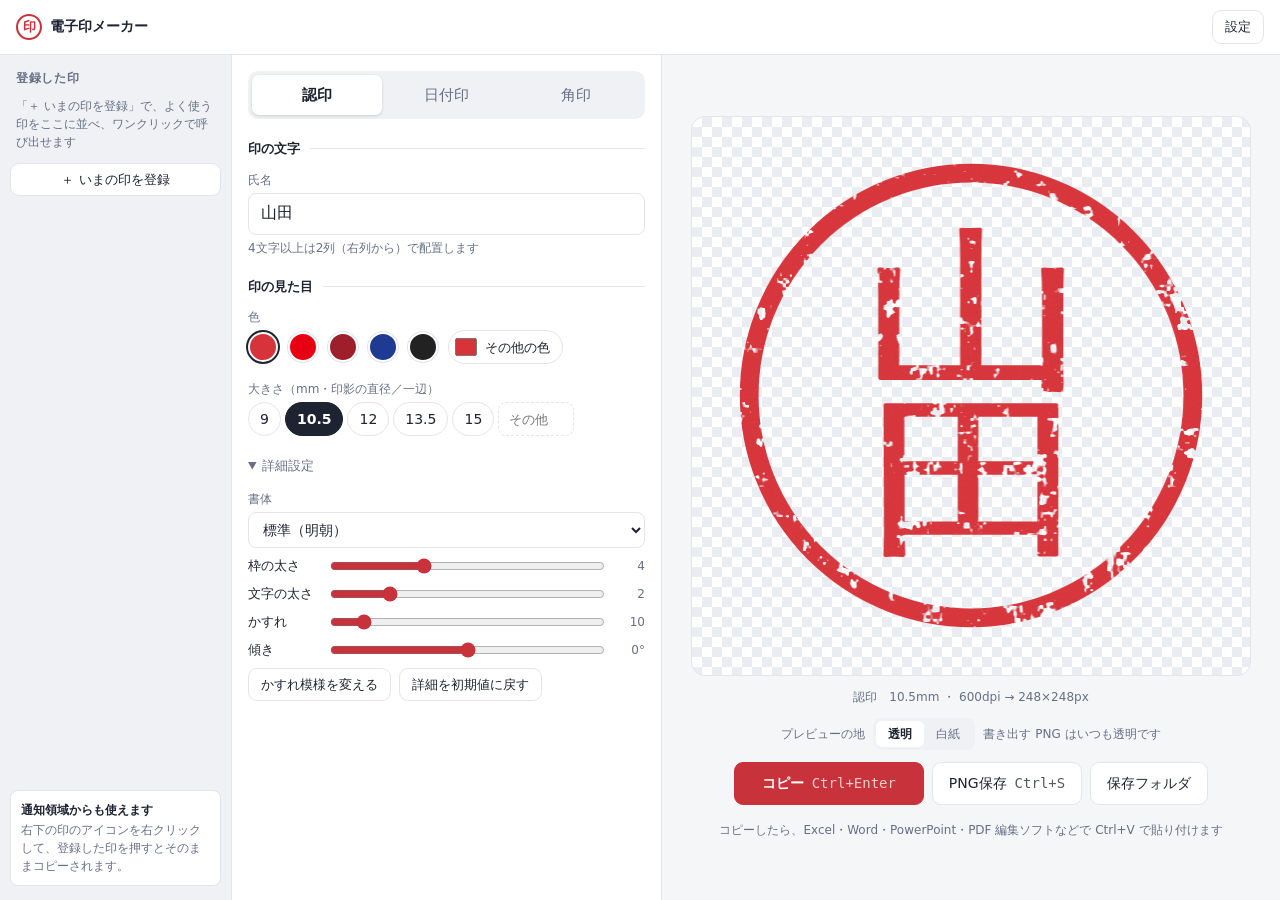
==== app/index.html @ ef1d788b "画面の改良を作る（3 回の案出しで決まった G2「アプリの殻」） - 左の帯に登録した印（見本つき・名前は … で切る）と「通知領域からも使えます」の案内、中に入力、右に大きな印とコピー。設定は右上か" ====
<!doctype html>
<html lang="ja">
<head>
<meta charset="utf-8">
<meta name="viewport" content="width=device-width,initial-scale=1">
<title>PonStamp — 電子印メーカー</title>
<link rel="icon" href="stamp.ico">
<link rel="stylesheet" href="css/style.css">
</head>
<body>
<!-- 形（2026-10 の改良で決めた G2「アプリの殻」）: 左の帯に登録した印・中に入力・右に印とコピー。設定は右上から引き出す。
     窓の高さにぴったり収め、頁ごとは送らない（入力の列が長いときは列の中だけ送る） -->
<header class="top">
  <div class="brand"><span class="logo" aria-hidden="true">印</span>電子印メーカー</div>
  <button type="button" class="btn small" id="btnSettings" data-open="settings" title="保存先・解像度・常駐・更新・配布">設定</button>
</header>
<div class="shell">
  <aside class="rail" aria-label="登録した印">
    <h2 class="rail-h">登録した印</h2>
    <nav class="presets" id="presetBar" aria-label="登録した印（押すと呼び出す）"></nav>
    <button type="button" class="btn small" id="btnAddPreset" title="いま作っている印を登録します">＋ いまの印を登録</button>
    <p class="rail-tip"><b>通知領域からも使えます</b>右下の印のアイコンを右クリックして、登録した印を押すとそのままコピーされます。</p>
  </aside>
  <div class="work">
  <div class="notices" id="notices" hidden></div>
  <main class="layout">
<!-- 左：設定 -->
  <section class="panel" aria-label="印を作る">
    <div class="seg" role="tablist" aria-label="印の種類" id="typeTabs">
      <button type="button" role="tab" data-type="mitome">認印</button>
      <button type="button" role="tab" data-type="date">日付印</button>
      <button type="button" role="tab" data-type="square">角印</button>
    </div>

    <h3 class="grp">印の文字</h3>
    <div class="field" data-for="date">
      <label for="inDept">上段（部署・会社名）</label>
      <input id="inDept" class="big" type="text" data-key="dept" placeholder="例：総務課" autocomplete="off">
    </div>

    <div class="field" data-for="mitome date">
      <label for="inName">氏名</label>
      <input id="inName" class="big" type="text" data-key="name" placeholder="例：山田" autocomplete="off">
      <p class="hint" data-for="mitome">4文字以上は2列（右列から）で配置します</p>
    </div>

    <div class="field" data-for="date">
      <span class="lbl">日付</span>
      <div class="row">
        <label class="check nowrap"><input type="checkbox" data-key="dateAuto"> 常に今日</label>
        <input id="inDate" type="date" data-key="date" aria-label="日付を指定">
      </div>
      <div class="row mt">
        <select data-key="dateFmt" aria-label="日付の書式">
          <option value="y2">’26.10.26（西暦2桁）</option>
          <option value="y4">2026.10.26（西暦4桁）</option>
          <option value="r">R8.10.26（令和）</option>
          <option value="rn">8.10.26（令和・記号なし）</option>
        </select>
        <label class="check nowrap"><input type="checkbox" data-key="pad"> 0埋め</label>
      </div>
    </div>

    <div class="field" data-for="square">
      <label for="inSquare">印面の文字</label>
      <input id="inSquare" class="big" type="text" data-key="square" placeholder="例：株式会社見本之印" autocomplete="off">
      <div class="row mt">
        <span class="lbl nowrap">列数</span>
        <select data-key="sqCols" aria-label="列数">
          <option value="auto">自動</option>
          <option value="1">1列</option><option value="2">2列</option>
          <option value="3">3列</option><option value="4">4列</option><option value="5">5列</option>
        </select>
      </div>
    </div>

    <h3 class="grp">印の見た目</h3>
    <div class="field">
      <span class="lbl">色</span>
      <div class="swatches" id="swatches"></div>
    </div>

    <div class="field">
      <span class="lbl">大きさ（mm・印影の直径／一辺）</span>
      <div class="sizes" id="sizes"></div>
    </div>

    <details class="adv">
      <summary>詳細設定</summary>
      <div class="adv-body">
        <div class="field">
          <label for="inFont">書体</label>
          <select id="inFont" data-key="font"></select>
        </div>
        <div class="range"><label for="rgBorder">枠の太さ</label><input id="rgBorder" type="range" min="1.5" max="9" step="0.5" data-key="border"><output data-out="border"></output></div>
        <div class="range"><label for="rgBold">文字の太さ</label><input id="rgBold" type="range" min="0" max="10" step="1" data-key="bold"><output data-out="bold"></output></div>
        <div class="range"><label for="rgKasure">かすれ</label><input id="rgKasure" type="range" min="0" max="100" step="5" data-key="kasure"><output data-out="kasure"></output></div>
        <div class="range"><label for="rgTilt">傾き</label><input id="rgTilt" type="range" min="-15" max="15" step="1" data-key="tilt"><output data-out="tilt"></output></div>
        <div class="row">
          <button type="button" class="btn small" id="btnReseed">かすれ模様を変える</button>
          <button type="button" class="btn small" id="btnResetAdv">詳細を初期値に戻す</button>
        </div>
      </div>
    </details>
  </section>

  <!-- 右：プレビューと出力 -->
  <section class="preview" aria-label="プレビュー">
    <div class="stage checker" id="stage">
      <canvas id="pv" width="640" height="640" role="img" aria-label="印影のプレビュー"></canvas>
    </div>
    <div class="meta" id="meta"></div>
    <div class="bgrow">
      <span class="lbl">プレビューの地</span>
      <div class="bgtoggle" role="group" aria-label="プレビューの地">
        <button type="button" data-bg="checker">透明</button>
        <button type="button" data-bg="paper">白紙</button>
      </div>
      <span class="hint">書き出す PNG はいつも透明です</span>
    </div>
    <div class="actions">
      <button type="button" class="btn primary" id="btnCopy">コピー<kbd>Ctrl+Enter</kbd></button>
      <button type="button" class="btn" id="btnSave">PNG保存<kbd>Ctrl+S</kbd></button>
      <button type="button" class="btn" id="btnFolder">保存フォルダ</button>
    </div>
    <p class="hint center">コピーしたら、Excel・Word・PowerPoint・PDF 編集ソフトなどで Ctrl+V で貼り付けます</p>
  </section>
  </main>
  </div>
</div>

<div class="toast" id="toast" role="status" aria-live="polite"></div>

<dialog id="dlgPreset">
  <form method="dialog" class="dlg">
    <label for="inPresetName">登録名</label>
    <input id="inPresetName" type="text" maxlength="20" autocomplete="off" required>
    <div class="row end">
      <button type="submit" class="btn" value="cancel" formnovalidate>キャンセル</button>
      <button type="submit" class="btn primary small" value="ok">登録</button>
    </div>
  </form>
</dialog>

<dialog id="dlgSettings" class="settings-dlg" aria-labelledby="dlgSettingsTitle">
  <div class="dlg-head"><h1 id="dlgSettingsTitle">設定</h1><button type="button" class="btn small quiet" data-close aria-label="閉じる">閉じる</button></div>
  <div class="settings" id="settings"></div>
</dialog>

<dialog id="dlgHistory" aria-labelledby="dlgHistoryTitle">
  <div class="dlg-head"><h1 id="dlgHistoryTitle">更新履歴</h1><button type="button" class="btn small quiet" data-close aria-label="閉じる">閉じる</button></div>
  <div class="history" id="history"></div>
</dialog>

<script type="module" src="js/app.js"></script>
</body>
</html>
---- app/css/style.css ----
:root {
  --bg: #f5f6f8; --panel: #ffffff; --text: #1d2330; --muted: #667085; --line: #e2e5ea;
  --chip: #eff1f4; --accent: #c8323a; --focus: #2f6feb; --ck1: #e9ecf0; --ck2: #ffffff;
  --radius: 12px; --rail: 232px; color-scheme: light dark;
}
@media (prefers-color-scheme: dark) {
  :root {
    --bg: #15171c; --panel: #1f2229; --text: #e8eaef; --muted: #9aa3b2; --line: #323640;
    --chip: #2a2e37; --accent: #dc4a52; --focus: #6ea0ff; --ck1: #2a2e37; --ck2: #22252c;
  }
}
* { box-sizing: border-box; }
html, body { height: 100%; }
body { margin: 0; background: var(--bg); color: var(--text); display: flex; flex-direction: column; overflow: hidden;
  font: 14px/1.5 "Yu Gothic UI", "Meiryo UI", "Segoe UI", system-ui, sans-serif; }
:focus-visible { outline: 2px solid var(--focus); outline-offset: 2px; }
.hidden { display: none !important; }

/* ---------------------------------------------------------------- 殻: 見出しの帯／左の帯（登録した印）・作業の面（知らせ・入力・印） */
.top { flex: none; display: flex; align-items: center; justify-content: space-between; gap: 12px; padding: 10px 16px;
  background: var(--panel); border-bottom: 1px solid var(--line); }
.brand { display: flex; align-items: center; gap: 8px; font-weight: 700; white-space: nowrap; }
.logo { display: inline-grid; place-items: center; width: 26px; height: 26px; border-radius: 50%;
  border: 2.5px solid var(--accent); color: var(--accent); font-size: 13px; font-weight: 700; }
.shell { flex: 1; min-height: 0; display: grid; grid-template-columns: var(--rail) 1fr; }
.work { min-width: 0; min-height: 0; display: flex; flex-direction: column; }

.rail { min-height: 0; overflow-y: auto; display: flex; flex-direction: column; gap: 6px; padding: 14px 10px; background: var(--chip); border-right: 1px solid var(--line); }
.rail-h { margin: 0; padding: 0 6px; font-size: 12px; font-weight: 700; color: var(--muted); letter-spacing: .06em; }
.presets { display: flex; flex-direction: column; gap: 4px; }
.presets:empty::before { content: "「＋ いまの印を登録」で、よく使う印をここに並べ、ワンクリックで呼び出せます"; color: var(--muted); font-size: 12px; padding: 4px 6px; }
.pchip { display: flex; align-items: center; justify-content: space-between; gap: 6px; padding: 4px 4px 4px 6px; border-radius: 8px; border: 1px solid transparent; }
.pchip:hover { background: var(--panel); border-color: var(--line); }
.pchip .load { flex: 1; min-width: 0; display: flex; align-items: center; gap: 10px; border: 0; background: none; color: var(--text); font: inherit; cursor: pointer; padding: 0; text-align: left; }
.pchip canvas { flex: none; width: 36px; height: 36px; }
.pchip .nm { min-width: 0; overflow: hidden; text-overflow: ellipsis; white-space: nowrap; }
.pchip .del { border: 0; background: none; color: var(--muted); cursor: pointer; font-size: 14px; width: 22px; height: 22px; border-radius: 50%; }
.pchip .del:hover { background: var(--line); color: var(--text); }
.rail #btnAddPreset { margin-top: 2px; }
.rail-tip { margin: auto 0 0; padding: 10px; border-radius: 8px; background: var(--panel); border: 1px solid var(--line); font-size: 12px; color: var(--muted); }
.rail-tip b { display: block; margin-bottom: 2px; color: var(--text); font-size: 12px; }

.layout { flex: 1; min-height: 0; display: grid; grid-template-columns: minmax(380px, 430px) 1fr; }
.panel { min-height: 0; overflow-y: auto; background: var(--panel); border-right: 1px solid var(--line); padding: 16px; display: flex; flex-direction: column; gap: 16px; }
.preview { min-height: 0; min-width: 0; display: flex; flex-direction: column; align-items: center; justify-content: center; gap: 12px; padding: 20px; }

/* ---------------------------------------------------------------- 入力 */
.seg { display: grid; grid-template-columns: repeat(3, 1fr); background: var(--chip); border-radius: 10px; padding: 4px; }
.seg button { border: 0; background: transparent; color: var(--muted); font: inherit; font-size: 15px; padding: 9px 4px; border-radius: 7px; cursor: pointer; }
.seg button[aria-selected="true"] { background: var(--panel); color: var(--text); font-weight: 700; box-shadow: 0 1px 3px rgba(0,0,0,.15); }
.grp { display: flex; align-items: center; gap: 10px; margin: 4px 0 -4px; font-size: 13px; font-weight: 700; color: var(--text); }
.grp::after { content: ""; flex: 1; border-top: 1px solid var(--line); }

.field label, .lbl { display: block; font-size: 12px; color: var(--muted); margin-bottom: 4px; }
.field label.check { display: flex; align-items: center; gap: 6px; color: var(--text); font-size: 14px; margin: 0; }
.hint { margin: 4px 0 0; font-size: 12px; color: var(--muted); }
.hint.center { text-align: center; }
input[type=text], input[type=date], select {
  width: 100%; min-width: 0; padding: 8px 10px; border: 1px solid var(--line); border-radius: 8px;
  background: var(--panel); color: var(--text); font: inherit; }
input.big { height: 42px; padding: 0 12px; font-size: 16px; }
input:disabled { opacity: .5; }
.row { display: flex; gap: 8px; align-items: center; }
.row.end { justify-content: flex-end; }
.mt { margin-top: 8px; }
.nowrap { white-space: nowrap; }
.row .lbl { margin: 0; }

.swatches { display: flex; gap: 10px; align-items: center; flex-wrap: wrap; }
.swatches button { width: 30px; height: 30px; border-radius: 50%; border: 2px solid var(--panel); cursor: pointer; box-shadow: 0 0 0 1px var(--line); }
.swatches button[aria-pressed="true"] { box-shadow: 0 0 0 2px var(--text); }
.field label.pick-other { display: inline-flex; align-items: center; gap: 6px; height: 34px; margin: 0; padding: 0 12px 0 4px; border: 1px solid var(--line); border-radius: 999px;
  font-size: 13px; line-height: 1; color: var(--text); white-space: nowrap; cursor: pointer; }
.field label.pick-other[aria-pressed="true"] { border-color: var(--text); font-weight: 700; }
.pick-other input[type=color] { display: block; margin: 0; width: 26px; height: 26px; border: 0; padding: 0; border-radius: 50%; overflow: hidden; background: none; cursor: pointer; }

.sizes { display: flex; flex-wrap: nowrap; gap: 4px; align-items: center; }
.sizes button { height: 34px; border: 1px solid var(--line); background: var(--panel); color: var(--text); font: inherit; padding: 0 11px; border-radius: 999px; cursor: pointer; font-variant-numeric: tabular-nums; }
.sizes button[aria-pressed="true"] { background: var(--text); color: var(--panel); border-color: var(--text); font-weight: 700; }
.sizes input { width: 76px; height: 34px; padding: 0 6px; border: 1px dashed var(--line); border-radius: 8px; background: var(--panel); color: var(--text); font: inherit; font-size: 13px; text-align: center; }
.sizes input:not(:placeholder-shown) { border-style: solid; border-color: var(--text); font-weight: 700; }

.adv summary { cursor: pointer; color: var(--muted); font-size: 13px; padding: 4px 0; }
.adv-body { display: flex; flex-direction: column; gap: 8px; padding-top: 10px; }
.range { display: grid; grid-template-columns: 72px 1fr 34px; align-items: center; gap: 8px; }
.range label { margin: 0; font-size: 13px; color: var(--text); }
.range output { text-align: right; font-variant-numeric: tabular-nums; color: var(--muted); font-size: 12px; }
.range input { width: 100%; accent-color: var(--accent); }

/* ---------------------------------------------------------------- 印とコピー */
.stage { width: min(100%, 640px, calc(100vh - 340px)); aspect-ratio: 1; display: grid; place-items: center; border: 1px solid var(--line); border-radius: 14px; }
body:has(.notices:not([hidden])) .stage { width: min(100%, 640px, calc(100vh - 410px)); }
.stage.checker { background: repeating-conic-gradient(var(--ck1) 0 25%, var(--ck2) 0 50%) 0 0 / 20px 20px; }
.stage.paper { background: #fff; }
.stage canvas { width: 84%; height: 84%; }
.meta { font-size: 12px; color: var(--muted); font-variant-numeric: tabular-nums; }
.bgrow { display: flex; align-items: center; gap: 8px; }
.bgrow .lbl, .bgrow .hint { margin: 0; }
.bgtoggle { display: flex; background: var(--chip); border-radius: 8px; padding: 3px; }
.bgtoggle button { border: 0; background: none; color: var(--muted); font: inherit; font-size: 12px; padding: 4px 12px; border-radius: 6px; cursor: pointer; }
.bgtoggle button[aria-pressed="true"] { background: var(--panel); color: var(--text); font-weight: 700; }
.actions { display: flex; gap: 8px; flex-wrap: wrap; justify-content: center; }

.btn { border: 1px solid var(--line); background: var(--panel); color: var(--text); font: inherit; padding: 10px 16px; border-radius: 9px; cursor: pointer; white-space: nowrap; }
.btn:hover { border-color: var(--muted); }
.btn.small { padding: 6px 12px; font-size: 13px; }
.btn.primary { background: var(--accent); border-color: var(--accent); color: #fff; font-weight: 700; min-width: 190px; }
.btn.primary.small { min-width: 0; }
.btn.primary:hover { filter: brightness(1.08); }
kbd { font: 11px/1 inherit; opacity: .75; margin-left: 8px; font-weight: 400; }

.toast { position: fixed; left: 50%; bottom: 24px; transform: translate(-50%, 16px); opacity: 0; pointer-events: none;
  background: #1d2330; color: #fff; padding: 10px 18px; border-radius: 10px; max-width: 90vw; font-size: 13px;
  transition: opacity .2s, transform .2s; box-shadow: 0 6px 20px rgba(0,0,0,.25); word-break: break-all; }
.toast.show { opacity: 1; transform: translate(-50%, 0); }
.toast.err { background: #b42318; }

dialog { border: 1px solid var(--line); border-radius: 12px; background: var(--panel); color: var(--text); padding: 18px; width: min(340px, 90vw); }
dialog::backdrop { background: rgba(0,0,0,.35); }
.dlg { display: flex; flex-direction: column; gap: 10px; }
.dlg label { font-size: 12px; color: var(--muted); }

/* ---------------------------------------------------------------- 設定・知らせ（settings.js） */
.set-ctl { align-items: flex-start; }
.set-ctl > .row, .set-ctl > .status { align-self: stretch; }
:root { --ok: #1a7f37; --ok-bg: #e9f7ee; --info: #0b5cad; --info-bg: #e8f1fb; --warn: #9a5b00; --warn-bg: #fff4e0; --busy: #5b6474; --busy-bg: #eef0f3; }
@media (prefers-color-scheme: dark) {
  :root { --ok: #6fd28f; --ok-bg: #16301f; --info: #8cc2ff; --info-bg: #13263b; --warn: #f2b45a; --warn-bg: #352812; --busy: #aab3c2; --busy-bg: #262a32; }
}
.btn.quiet { border-color: transparent; background: transparent; color: var(--muted); }
.btn.quiet:hover { color: var(--text); background: var(--chip); }
.btn:disabled { opacity: .5; cursor: default; }

/* 設定は右から引き出す（後ろの印が見えたまま） */
.settings-dlg { margin: 0 0 0 auto; padding: 0; height: 100vh; max-height: 100vh; width: min(620px, 92vw); border-radius: 0; border: 0; border-left: 1px solid var(--line); }
.settings-dlg::backdrop { background: rgba(15, 20, 30, .18); }
.dlg-head { display: flex; align-items: center; justify-content: space-between; padding: 14px 18px; border-bottom: 1px solid var(--line); position: sticky; top: 0; background: var(--panel); z-index: 1; }
.dlg-head h1 { margin: 0; font-size: 17px; }
.settings { display: flex; flex-direction: column; gap: 0; padding: 4px 18px 18px; }
.set-sec { padding: 14px 0; border-bottom: 1px solid var(--line); }
.set-sec:last-child { border-bottom: 0; }
.set-sec h2 { margin: 0 0 10px; font-size: 14px; }
.set-row { display: grid; grid-template-columns: 120px 1fr; gap: 6px 14px; align-items: start; margin: 8px 0; }
.set-label { color: var(--muted); font-size: 13px; padding-top: 6px; }
.set-ctl { display: flex; flex-direction: column; gap: 6px; min-width: 0; }
.set-ctl > .row { flex-wrap: wrap; }
.set-ctl input[type=text] { flex: 1; min-width: 220px; }
.set-ctl code, .dist code { font: 12px/1.4 Consolas, "BIZ UDGothic", monospace; background: var(--chip); padding: 4px 8px; border-radius: 6px; word-break: break-all; }
.hint.ok { color: var(--ok); } .hint.warn { color: var(--warn); }

.seg.small { display: inline-flex; gap: 4px; background: var(--chip); padding: 3px; border-radius: 9px; width: max-content; }
.seg.small button { display: flex; flex-direction: column; align-items: center; padding: 5px 12px; font-size: 13px; color: var(--text); }
.seg.small button small { font-size: 11px; color: var(--muted); }
.seg.small button[aria-pressed="true"] { background: var(--panel); font-weight: 700; box-shadow: 0 1px 3px rgba(0,0,0,.15); }

.switch { display: inline-flex; align-items: center; gap: 10px; cursor: pointer; }
.switch input { appearance: none; width: 40px; height: 22px; border-radius: 11px; background: var(--line); position: relative; cursor: pointer; flex: none; transition: background .15s; }
.switch input::after { content: ""; position: absolute; top: 3px; left: 3px; width: 16px; height: 16px; border-radius: 50%; background: #fff; box-shadow: 0 1px 2px rgba(0,0,0,.3); transition: left .15s; }
.switch input:checked { background: var(--ok); }
.switch input:checked::after { left: 21px; }
.switch input:disabled { opacity: .5; cursor: default; }

.state { font-size: 13px; padding: 4px 0; }
.state.ok { color: var(--ok); } .state.off { color: var(--muted); }
.status, .notice { display: flex; align-items: center; gap: 10px; padding: 9px 12px; border-radius: 9px; font-size: 13px; }
.status > b, .notice > b { display: inline-grid; place-items: center; flex: none; width: 22px; height: 22px; border-radius: 50%; font-size: 13px; }
.status > span, .notice > span { flex: 1; }
.ok.status, .notice.ok { background: var(--ok-bg); color: var(--ok); } .ok > b { background: var(--ok); color: var(--panel); }
.info.status, .notice.info { background: var(--info-bg); color: var(--info); } .info > b { background: var(--info); color: var(--panel); }
.warn.status, .notice.warn { background: var(--warn-bg); color: var(--warn); } .warn > b { background: var(--warn); color: var(--panel); }
.busy.status, .off.status { background: var(--busy-bg); color: var(--busy); } .busy > b, .off > b { background: var(--busy); color: var(--panel); }
.notice .acts { display: flex; gap: 6px; flex-wrap: wrap; }
.notices { flex: none; display: flex; flex-direction: column; gap: 8px; padding: 12px 16px 0; }
.notices[hidden], body:has(dialog[open]) .notices { display: none; }
/* 赤い塗りは画面に 1 つ（コピー）だけ。知らせと設定の中の主のボタンは枠だけ */
.notice .btn.primary, .settings .btn.primary { background: var(--panel); color: var(--info); border-color: var(--info); font-weight: 700; }
[data-badge]::after { content: attr(data-badge); margin-left: 6px; padding: 0 7px; border-radius: 999px; background: var(--info); color: #fff; font-size: 11px; font-weight: 700; }

.set-more summary { cursor: pointer; color: var(--text); font-size: 13px; padding: 4px 0; }
.dist { display: flex; flex-direction: column; gap: 10px; padding-top: 10px; }
.versions { width: 100%; border-collapse: collapse; font-size: 13px; }
.versions th { text-align: left; color: var(--muted); font-weight: 400; font-size: 12px; padding: 4px 8px; border-bottom: 1px solid var(--line); }
.versions td { padding: 6px 8px; border-bottom: 1px solid var(--line); vertical-align: middle; }
.versions tr.on td { background: var(--ok-bg); }
.versions .num { text-align: right; font-variant-numeric: tabular-nums; }
.versions .acts { display: flex; gap: 6px; justify-content: flex-end; }
.tag { display: inline-block; margin-left: 8px; padding: 1px 8px; border-radius: 999px; background: var(--ok); color: var(--panel); font-size: 11px; font-weight: 700; }

.history { padding: 8px 18px 18px; }
.history h2 { font-size: 14px; margin: 12px 0 4px; } .history h2 small { margin-left: 8px; color: var(--muted); font-weight: 400; }
.history ul { margin: 0; padding-left: 20px; }
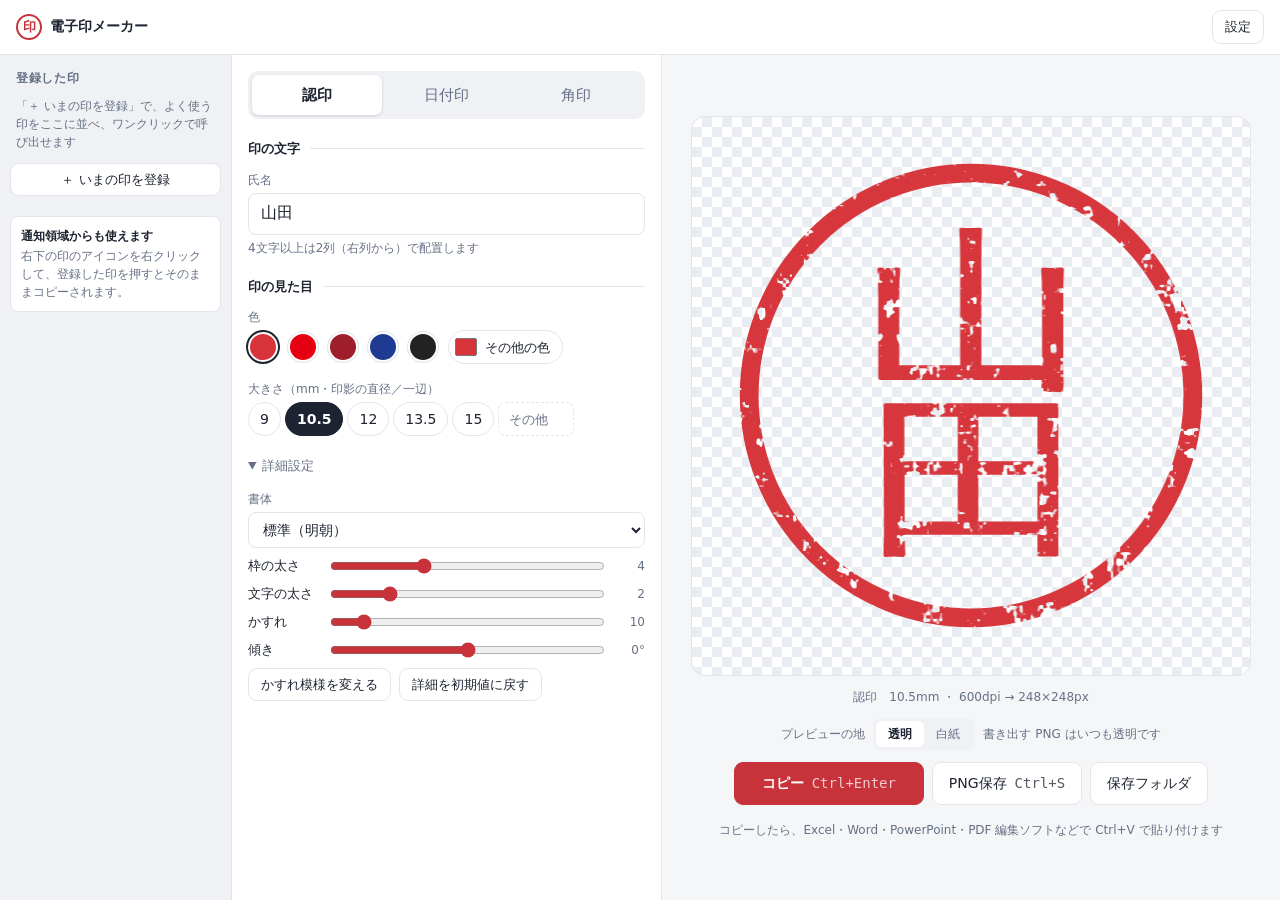
==== commit 62fdc6e8: "作った後の採点（75.1 点）の指摘を直す - 詳細設定は窓の大きさだけで決める（日付印で開いても収まる窓なら開く）。種類を変えても開け閉めを変えない。自分で開け閉めしたら覚える - 大きさの「その他" ====
--- a/app/index.html
+++ b/app/index.html
@@ -64,9 +64,9 @@
     <div class="field" data-for="square">
       <label for="inSquare">印面の文字</label>
       <input id="inSquare" class="big" type="text" data-key="square" placeholder="例：株式会社見本之印" autocomplete="off">
-      <div class="row mt">
-        <span class="lbl nowrap">列数</span>
-        <select data-key="sqCols" aria-label="列数">
+      <label for="inSqCols" class="mt">列数</label>
+      <div class="row">
+        <select id="inSqCols" data-key="sqCols">
           <option value="auto">自動</option>
           <option value="1">1列</option><option value="2">2列</option>
           <option value="3">3列</option><option value="4">4列</option><option value="5">5列</option>
--- a/app/css/style.css
+++ b/app/css/style.css
@@ -37,7 +37,7 @@
 .pchip .del { border: 0; background: none; color: var(--muted); cursor: pointer; font-size: 14px; width: 22px; height: 22px; border-radius: 50%; }
 .pchip .del:hover { background: var(--line); color: var(--text); }
 .rail #btnAddPreset { margin-top: 2px; }
-.rail-tip { margin: auto 0 0; padding: 10px; border-radius: 8px; background: var(--panel); border: 1px solid var(--line); font-size: 12px; color: var(--muted); }
+.rail-tip { margin: 14px 0 0; padding: 10px; border-radius: 8px; background: var(--panel); border: 1px solid var(--line); font-size: 12px; color: var(--muted); }
 .rail-tip b { display: block; margin-bottom: 2px; color: var(--text); font-size: 12px; }
 
 .layout { flex: 1; min-height: 0; display: grid; grid-template-columns: minmax(380px, 430px) 1fr; }
@@ -78,6 +78,7 @@
 .sizes button { height: 34px; border: 1px solid var(--line); background: var(--panel); color: var(--text); font: inherit; padding: 0 11px; border-radius: 999px; cursor: pointer; font-variant-numeric: tabular-nums; }
 .sizes button[aria-pressed="true"] { background: var(--text); color: var(--panel); border-color: var(--text); font-weight: 700; }
 .sizes input { width: 76px; height: 34px; padding: 0 6px; border: 1px dashed var(--line); border-radius: 8px; background: var(--panel); color: var(--text); font: inherit; font-size: 13px; text-align: center; }
+.sizes input::placeholder { color: var(--muted); opacity: 1; }   /* 既定の薄い字はコントラストが足りない */
 .sizes input:not(:placeholder-shown) { border-style: solid; border-color: var(--text); font-weight: 700; }
 
 .adv summary { cursor: pointer; color: var(--muted); font-size: 13px; padding: 4px 0; }
@@ -170,7 +171,7 @@
 .warn.status, .notice.warn { background: var(--warn-bg); color: var(--warn); } .warn > b { background: var(--warn); color: var(--panel); }
 .busy.status, .off.status { background: var(--busy-bg); color: var(--busy); } .busy > b, .off > b { background: var(--busy); color: var(--panel); }
 .notice .acts { display: flex; gap: 6px; flex-wrap: wrap; }
-.notices { flex: none; display: flex; flex-direction: column; gap: 8px; padding: 12px 16px 0; }
+.notices { flex: none; display: flex; flex-direction: column; gap: 8px; padding: 10px 16px; background: var(--panel); border-bottom: 1px solid var(--line); }
 .notices[hidden], body:has(dialog[open]) .notices { display: none; }
 /* 赤い塗りは画面に 1 つ（コピー）だけ。知らせと設定の中の主のボタンは枠だけ */
 .notice .btn.primary, .settings .btn.primary { background: var(--panel); color: var(--info); border-color: var(--info); font-weight: 700; }
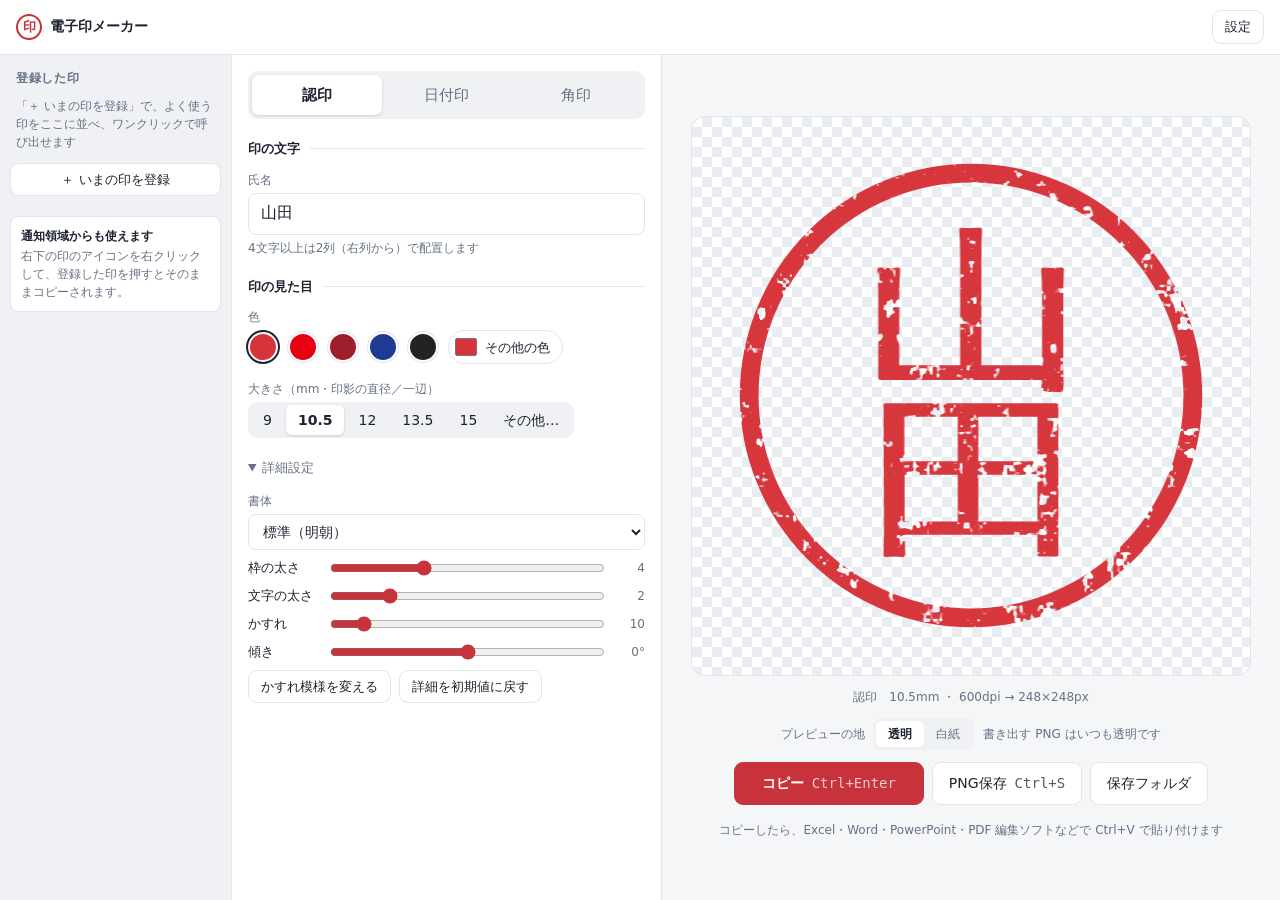
==== commit a93c1c1b: "画面: 詳細設定の見出しに今の値・大きさの「その他…」を同じ形の札に・選んだ形をそろえる・日付の書式の例を今日の日付で Co-Authored-By: Claude Opus 5.5 <noreply" ====
--- a/app/index.html
+++ b/app/index.html
@@ -86,7 +86,7 @@
     </div>
 
     <details class="adv">
-      <summary>詳細設定</summary>
+      <summary>詳細設定 <span class="adv-now" id="advNow"></span></summary>
       <div class="adv-body">
         <div class="field">
           <label for="inFont">書体</label>
--- a/app/css/style.css
+++ b/app/css/style.css
@@ -74,14 +74,16 @@
 .field label.pick-other[aria-pressed="true"] { border-color: var(--text); font-weight: 700; }
 .pick-other input[type=color] { display: block; margin: 0; width: 26px; height: 26px; border: 0; padding: 0; border-radius: 50%; overflow: hidden; background: none; cursor: pointer; }
 
-.sizes { display: flex; flex-wrap: nowrap; gap: 4px; align-items: center; }
-.sizes button { height: 34px; border: 1px solid var(--line); background: var(--panel); color: var(--text); font: inherit; padding: 0 11px; border-radius: 999px; cursor: pointer; font-variant-numeric: tabular-nums; }
-.sizes button[aria-pressed="true"] { background: var(--text); color: var(--panel); border-color: var(--text); font-weight: 700; }
-.sizes input { width: 76px; height: 34px; padding: 0 6px; border: 1px dashed var(--line); border-radius: 8px; background: var(--panel); color: var(--text); font: inherit; font-size: 13px; text-align: center; }
-.sizes input::placeholder { color: var(--muted); opacity: 1; }   /* 既定の薄い字はコントラストが足りない */
-.sizes input:not(:placeholder-shown) { border-style: solid; border-color: var(--text); font-weight: 700; }
+.sizes { display: inline-flex; flex-wrap: nowrap; gap: 2px; align-items: center; background: var(--chip); border-radius: 9px; padding: 3px; }
+/* 選んだ物の見せ方は、種類・プレビューの地と同じ「溝の中で白く浮く札」 */
+.sizes button { height: 30px; border: 0; background: transparent; color: var(--text); font: inherit; padding: 0 12px; border-radius: 6px; cursor: pointer; font-variant-numeric: tabular-nums; white-space: nowrap; }
+.sizes button:hover { background: rgba(255,255,255,.55); }
+.sizes button[aria-pressed="true"] { background: var(--panel); font-weight: 700; box-shadow: 0 1px 3px rgba(0,0,0,.15); }
+.sizes input { width: 84px; height: 30px; padding: 0 6px; border: 1px solid var(--focus); border-radius: 6px; background: var(--panel); color: var(--text); font: inherit; text-align: center; }
 
 .adv summary { cursor: pointer; color: var(--muted); font-size: 13px; padding: 4px 0; }
+.adv-now { margin-left: 6px; color: var(--muted); font-size: 12px; }
+.adv[open] .adv-now { display: none; }
 .adv-body { display: flex; flex-direction: column; gap: 8px; padding-top: 10px; }
 .range { display: grid; grid-template-columns: 72px 1fr 34px; align-items: center; gap: 8px; }
 .range label { margin: 0; font-size: 13px; color: var(--text); }
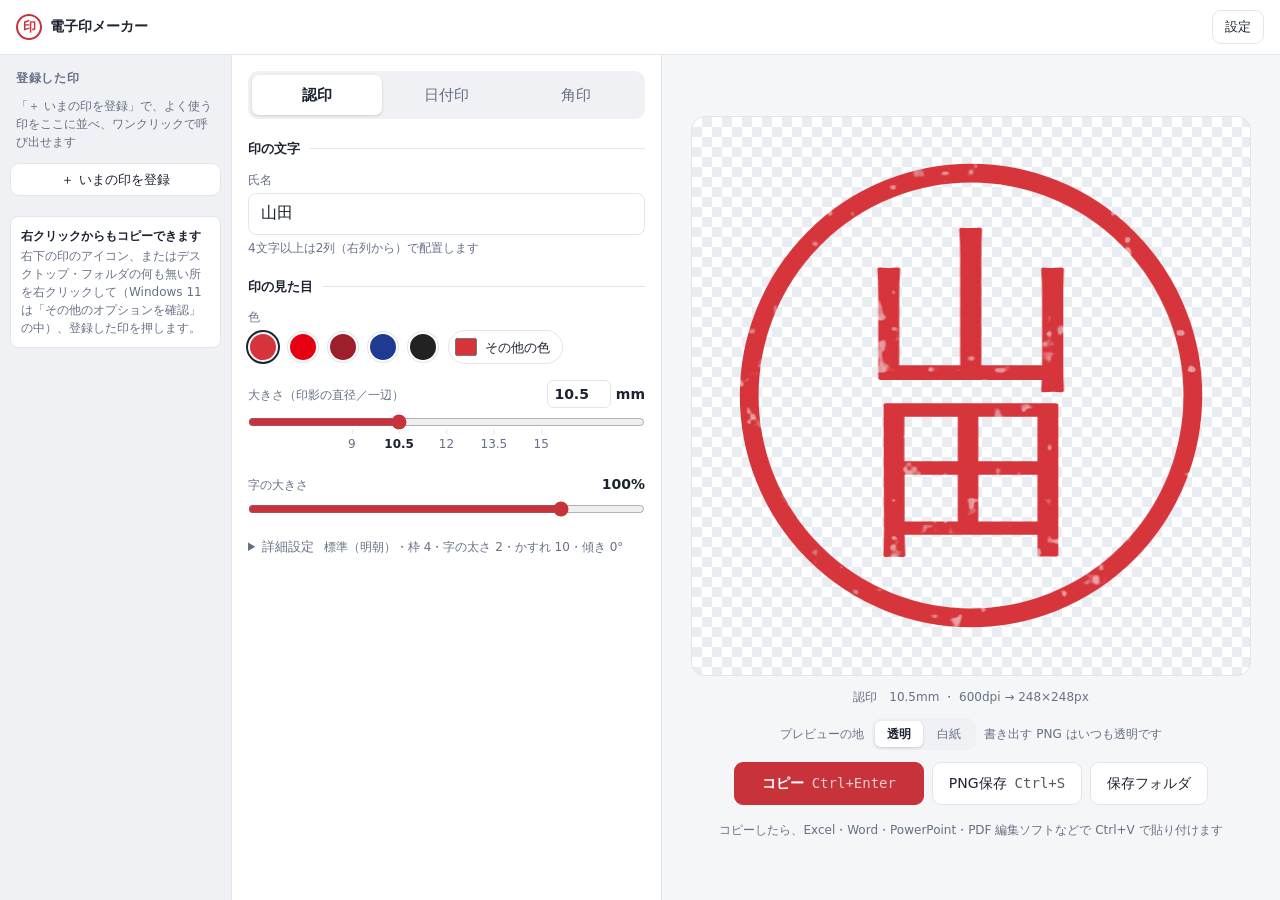
==== commit ebf1a410: "大きさのスライダー・字の大きさ・日付の区切り・かすれを弱くぼかす・エクスプローラーの右クリックからコピー（1.1.0） - 大きさ: 種類ごとの幅のスライダーと、よく使う大きさの目盛り・mm の箱（3" ====
--- a/app/index.html
+++ b/app/index.html
@@ -19,7 +19,7 @@
     <h2 class="rail-h">登録した印</h2>
     <nav class="presets" id="presetBar" aria-label="登録した印（押すと呼び出す）"></nav>
     <button type="button" class="btn small" id="btnAddPreset" title="いま作っている印を登録します">＋ いまの印を登録</button>
-    <p class="rail-tip"><b>通知領域からも使えます</b>右下の印のアイコンを右クリックして、登録した印を押すとそのままコピーされます。</p>
+    <p class="rail-tip"><b>右クリックからもコピーできます</b>右下の印のアイコン、またはデスクトップ・フォルダの何も無い所を右クリックして（Windows 11 は「その他のオプションを確認」の中）、登録した印を押します。</p>
   </aside>
   <div class="work">
   <div class="notices" id="notices" hidden></div>
@@ -51,13 +51,12 @@
         <input id="inDate" type="date" data-key="date" aria-label="日付を指定">
       </div>
       <div class="row mt">
-        <select data-key="dateFmt" aria-label="日付の書式">
-          <option value="y2">’26.10.26（西暦2桁）</option>
-          <option value="y4">2026.10.26（西暦4桁）</option>
-          <option value="r">R8.10.26（令和）</option>
-          <option value="rn">8.10.26（令和・記号なし）</option>
-        </select>
+        <select id="inDateFmt" data-key="dateFmt" aria-label="日付の書式（年の書き方）"></select>
         <label class="check nowrap"><input type="checkbox" data-key="pad"> 0埋め</label>
+      </div>
+      <div class="row mt">
+        <span class="lbl">区切り</span>
+        <div class="pills" id="dateSeps" role="group" aria-label="日付の区切り"></div>
       </div>
     </div>
 
@@ -80,9 +79,16 @@
       <div class="swatches" id="swatches"></div>
     </div>
 
-    <div class="field">
-      <span class="lbl">大きさ（mm・印影の直径／一辺）</span>
-      <div class="sizes" id="sizes"></div>
+    <div class="field slider" id="sizeField">
+      <div class="lblrow"><label for="rgSize">大きさ（印影の直径／一辺）</label>
+        <span class="val"><input id="inSize" type="number" min="5" max="60" step="0.5" aria-label="大きさ（mm）"> mm</span></div>
+      <input id="rgSize" type="range" step="0.5" aria-describedby="sizeTicks">
+      <div class="ticks" id="sizeTicks" aria-label="よく使う大きさ"></div>
+    </div>
+
+    <div class="field slider">
+      <div class="lblrow"><label for="rgText">字の大きさ</label><output data-out="textSize"></output></div>
+      <input id="rgText" type="range" min="60" max="110" step="5" data-key="textSize">
     </div>
 
     <details class="adv">
@@ -93,7 +99,7 @@
           <select id="inFont" data-key="font"></select>
         </div>
         <div class="range"><label for="rgBorder">枠の太さ</label><input id="rgBorder" type="range" min="1.5" max="9" step="0.5" data-key="border"><output data-out="border"></output></div>
-        <div class="range"><label for="rgBold">文字の太さ</label><input id="rgBold" type="range" min="0" max="10" step="1" data-key="bold"><output data-out="bold"></output></div>
+        <div class="range"><label for="rgBold">字の太さ</label><input id="rgBold" type="range" min="0" max="10" step="1" data-key="bold"><output data-out="bold"></output></div>
         <div class="range"><label for="rgKasure">かすれ</label><input id="rgKasure" type="range" min="0" max="100" step="5" data-key="kasure"><output data-out="kasure"></output></div>
         <div class="range"><label for="rgTilt">傾き</label><input id="rgTilt" type="range" min="-15" max="15" step="1" data-key="tilt"><output data-out="tilt"></output></div>
         <div class="row">
@@ -112,9 +118,9 @@
     <div class="meta" id="meta"></div>
     <div class="bgrow">
       <span class="lbl">プレビューの地</span>
-      <div class="bgtoggle" role="group" aria-label="プレビューの地">
-        <button type="button" data-bg="checker">透明</button>
-        <button type="button" data-bg="paper">白紙</button>
+      <div class="pills small" role="group" aria-label="プレビューの地">
+        <button type="button" data-choice="bg" data-v="checker">透明</button>
+        <button type="button" data-choice="bg" data-v="paper">白紙</button>
       </div>
       <span class="hint">書き出す PNG はいつも透明です</span>
     </div>
--- a/app/css/style.css
+++ b/app/css/style.css
@@ -74,13 +74,26 @@
 .field label.pick-other[aria-pressed="true"] { border-color: var(--text); font-weight: 700; }
 .pick-other input[type=color] { display: block; margin: 0; width: 26px; height: 26px; border: 0; padding: 0; border-radius: 50%; overflow: hidden; background: none; cursor: pointer; }
 
-.sizes { display: inline-flex; flex-wrap: nowrap; gap: 2px; align-items: center; background: var(--chip); border-radius: 9px; padding: 3px; }
-/* 選んだ物の見せ方は、種類・プレビューの地と同じ「溝の中で白く浮く札」 */
-.sizes button { height: 30px; border: 0; background: transparent; color: var(--text); font: inherit; padding: 0 12px; border-radius: 6px; cursor: pointer; font-variant-numeric: tabular-nums; white-space: nowrap; }
-.sizes button:hover { background: rgba(255,255,255,.55); }
-.sizes button[aria-pressed="true"] { background: var(--panel); font-weight: 700; box-shadow: 0 1px 3px rgba(0,0,0,.15); }
-.sizes input { width: 84px; height: 30px; padding: 0 6px; border: 1px solid var(--focus); border-radius: 6px; background: var(--panel); color: var(--text); font: inherit; text-align: center; }
-
+/* 選ぶ札の並び（灰色の溝の中で、選んだ物が白く浮く）: 日付の区切り・プレビューの地 */
+.pills { display: inline-flex; gap: 2px; background: var(--chip); border-radius: 9px; padding: 3px; }
+.pills button { min-width: 36px; height: 30px; border: 0; background: transparent; color: var(--text); font: inherit; padding: 0 12px; border-radius: 6px; cursor: pointer; white-space: nowrap; }
+.pills button:hover { background: rgba(255,255,255,.55); }
+.pills button[aria-pressed="true"] { background: var(--panel); font-weight: 700; box-shadow: 0 1px 3px rgba(0,0,0,.15); }
+.pills.small button { height: 26px; font-size: 12px; color: var(--muted); }
+.pills.small button[aria-pressed="true"] { color: var(--text); }
+/* スライダー（大きさ・字の大きさ）: 名前と値を 1 行に、その下に帯。大きさは帯の下によく使う大きさの目盛り */
+.slider { --thumb: 18px; }
+.lblrow { display: flex; align-items: baseline; justify-content: space-between; gap: 8px; }
+.lblrow label { margin: 0; }
+.lblrow output, .lblrow .val { font-variant-numeric: tabular-nums; font-size: 14px; font-weight: 700; color: var(--text); }
+.lblrow .val input { width: 64px; height: 28px; padding: 0 6px; border: 1px solid var(--line); border-radius: 6px; background: var(--panel); color: var(--text); font: inherit; text-align: right; }
+.slider input[type=range] { display: block; width: 100%; margin: 6px 0 0; accent-color: var(--accent); }
+.ticks { position: relative; height: 26px; margin: 2px calc(var(--thumb) / 2) 0; }
+.ticks button { position: absolute; left: calc(var(--at) * 100%); transform: translateX(-50%); top: 0; height: 24px; padding: 0 6px; border: 0; border-radius: 5px; background: none;
+  color: var(--muted); font: inherit; font-size: 12px; font-variant-numeric: tabular-nums; cursor: pointer; }
+.ticks button::before { content: ""; position: absolute; left: 50%; top: -3px; width: 1px; height: 5px; background: var(--line); }
+.ticks button:hover { background: var(--chip); color: var(--text); }
+.ticks button[aria-pressed="true"] { color: var(--text); font-weight: 700; }
 .adv summary { cursor: pointer; color: var(--muted); font-size: 13px; padding: 4px 0; }
 .adv-now { margin-left: 6px; color: var(--muted); font-size: 12px; }
 .adv[open] .adv-now { display: none; }
@@ -99,9 +112,6 @@
 .meta { font-size: 12px; color: var(--muted); font-variant-numeric: tabular-nums; }
 .bgrow { display: flex; align-items: center; gap: 8px; }
 .bgrow .lbl, .bgrow .hint { margin: 0; }
-.bgtoggle { display: flex; background: var(--chip); border-radius: 8px; padding: 3px; }
-.bgtoggle button { border: 0; background: none; color: var(--muted); font: inherit; font-size: 12px; padding: 4px 12px; border-radius: 6px; cursor: pointer; }
-.bgtoggle button[aria-pressed="true"] { background: var(--panel); color: var(--text); font-weight: 700; }
 .actions { display: flex; gap: 8px; flex-wrap: wrap; justify-content: center; }
 
 .btn { border: 1px solid var(--line); background: var(--panel); color: var(--text); font: inherit; padding: 10px 16px; border-radius: 9px; cursor: pointer; white-space: nowrap; }
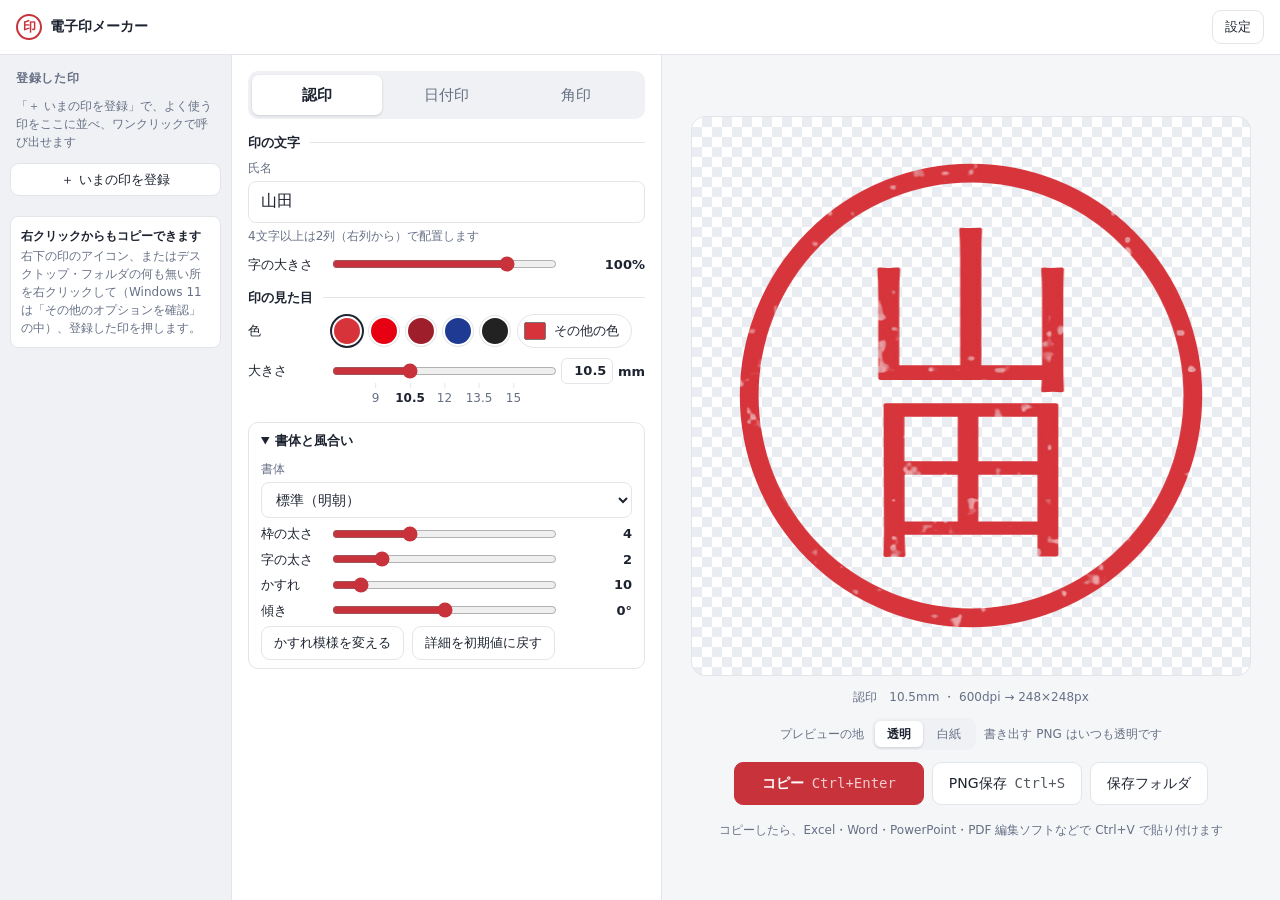
==== commit 768a35fc: "画面: 決めた案 L を作る（使う順の 1 列・スライダーを 1 つの形に・広い画面は登録した印を大きな見本で） - 字の大きさは「印の文字」の下・色は名前が左の 1 行・大きさは「大きさ ｜ 帯 ｜" ====
--- a/app/index.html
+++ b/app/index.html
@@ -9,7 +9,8 @@
 </head>
 <body>
 <!-- 形（2026-10 の改良で決めた G2「アプリの殻」）: 左の帯に登録した印・中に入力・右に印とコピー。設定は右上から引き出す。
-     窓の高さにぴったり収め、頁ごとは送らない（入力の列が長いときは列の中だけ送る） -->
+     窓の高さにぴったり収め、頁ごとは送らない（入力の列が長いときは列の中だけ送る）。
+     入力の列（v2 で決めた L）: 種類 → 印の文字（字の大きさまで）→ 印の見た目（色・大きさ）→ 書体と風合いの箱。広い画面では左の帯を広げ、登録した印を大きな見本で並べる -->
 <header class="top">
   <div class="brand"><span class="logo" aria-hidden="true">印</span>電子印メーカー</div>
   <button type="button" class="btn small" id="btnSettings" data-open="settings" title="保存先・解像度・常駐・更新・配布">設定</button>
@@ -52,11 +53,11 @@
       </div>
       <div class="row mt">
         <select id="inDateFmt" data-key="dateFmt" aria-label="日付の書式（年の書き方）"></select>
-        <label class="check nowrap"><input type="checkbox" data-key="pad"> 0埋め</label>
       </div>
       <div class="row mt">
         <span class="lbl">区切り</span>
         <div class="pills" id="dateSeps" role="group" aria-label="日付の区切り"></div>
+        <label class="check nowrap" title="10 月より前の月・10 日より前の日を 01 のように 2 桁で書く"><input type="checkbox" data-key="pad"> 月日を2桁（01）</label>
       </div>
     </div>
 
@@ -73,35 +74,36 @@
       </div>
     </div>
 
+    <!-- 字の大きさは字の物なので「印の文字」の下。スライダーはどれも「名前 ｜ 帯 ｜ 値」の 1 行 -->
+    <div class="field slider">
+      <div class="lblrow"><label for="rgText">字の大きさ</label><output data-out="textSize"></output></div>
+      <input id="rgText" type="range" min="60" max="110" step="5" data-key="textSize">
+    </div>
+
     <h3 class="grp">印の見た目</h3>
-    <div class="field">
+    <div class="field line">
       <span class="lbl">色</span>
       <div class="swatches" id="swatches"></div>
     </div>
 
     <div class="field slider" id="sizeField">
-      <div class="lblrow"><label for="rgSize">大きさ（印影の直径／一辺）</label>
+      <div class="lblrow"><label for="rgSize" title="印影の直径（角印は一辺）">大きさ</label>
         <span class="val"><input id="inSize" type="number" min="5" max="60" step="0.5" aria-label="大きさ（mm）"> mm</span></div>
       <input id="rgSize" type="range" step="0.5" aria-describedby="sizeTicks">
       <div class="ticks" id="sizeTicks" aria-label="よく使う大きさ"></div>
     </div>
 
-    <div class="field slider">
-      <div class="lblrow"><label for="rgText">字の大きさ</label><output data-out="textSize"></output></div>
-      <input id="rgText" type="range" min="60" max="110" step="5" data-key="textSize">
-    </div>
-
     <details class="adv">
-      <summary>詳細設定 <span class="adv-now" id="advNow"></span></summary>
+      <summary>書体と風合い <span class="adv-now" id="advNow"></span></summary>
       <div class="adv-body">
         <div class="field">
           <label for="inFont">書体</label>
           <select id="inFont" data-key="font"></select>
         </div>
-        <div class="range"><label for="rgBorder">枠の太さ</label><input id="rgBorder" type="range" min="1.5" max="9" step="0.5" data-key="border"><output data-out="border"></output></div>
-        <div class="range"><label for="rgBold">字の太さ</label><input id="rgBold" type="range" min="0" max="10" step="1" data-key="bold"><output data-out="bold"></output></div>
-        <div class="range"><label for="rgKasure">かすれ</label><input id="rgKasure" type="range" min="0" max="100" step="5" data-key="kasure"><output data-out="kasure"></output></div>
-        <div class="range"><label for="rgTilt">傾き</label><input id="rgTilt" type="range" min="-15" max="15" step="1" data-key="tilt"><output data-out="tilt"></output></div>
+        <div class="field slider"><label for="rgBorder">枠の太さ</label><input id="rgBorder" type="range" min="1.5" max="9" step="0.5" data-key="border"><output data-out="border"></output></div>
+        <div class="field slider"><label for="rgBold">字の太さ</label><input id="rgBold" type="range" min="0" max="10" step="1" data-key="bold"><output data-out="bold"></output></div>
+        <div class="field slider"><label for="rgKasure">かすれ</label><input id="rgKasure" type="range" min="0" max="100" step="5" data-key="kasure"><output data-out="kasure"></output></div>
+        <div class="field slider"><label for="rgTilt">傾き</label><input id="rgTilt" type="range" min="-15" max="15" step="1" data-key="tilt"><output data-out="tilt"></output></div>
         <div class="row">
           <button type="button" class="btn small" id="btnReseed">かすれ模様を変える</button>
           <button type="button" class="btn small" id="btnResetAdv">詳細を初期値に戻す</button>
--- a/app/css/style.css
+++ b/app/css/style.css
@@ -39,9 +39,19 @@
 .rail #btnAddPreset { margin-top: 2px; }
 .rail-tip { margin: 14px 0 0; padding: 10px; border-radius: 8px; background: var(--panel); border: 1px solid var(--line); font-size: 12px; color: var(--muted); }
 .rail-tip b { display: block; margin-bottom: 2px; color: var(--text); font-size: 12px; }
+/* 広く背の高い画面（利用者の PC など）: 左の帯を広げ、登録した印を大きな見本の札で 2 列に並べる（名前でなく絵で選べる） */
+@media (min-width: 1600px) and (min-height: 1000px) {
+  :root { --rail: 300px; }
+  .rail .presets { display: grid; grid-template-columns: 1fr 1fr; gap: 8px; }
+  .rail .pchip { position: relative; flex-direction: column; padding: 10px 6px 8px; background: var(--panel); border: 1px solid var(--line); border-radius: 10px; }
+  .rail .pchip .load { flex-direction: column; gap: 6px; width: 100%; text-align: center; }
+  .rail .pchip .nm { max-width: 100%; }
+  .rail .pchip canvas { width: 72px; height: 72px; }
+  .rail .pchip .del { position: absolute; top: 2px; right: 2px; }
+}
 
 .layout { flex: 1; min-height: 0; display: grid; grid-template-columns: minmax(380px, 430px) 1fr; }
-.panel { min-height: 0; overflow-y: auto; background: var(--panel); border-right: 1px solid var(--line); padding: 16px; display: flex; flex-direction: column; gap: 16px; }
+.panel { min-height: 0; overflow-y: auto; background: var(--panel); border-right: 1px solid var(--line); padding: 16px; display: flex; flex-direction: column; gap: 10px; }
 .preview { min-height: 0; min-width: 0; display: flex; flex-direction: column; align-items: center; justify-content: center; gap: 12px; padding: 20px; }
 
 /* ---------------------------------------------------------------- 入力 */
@@ -66,7 +76,7 @@
 .nowrap { white-space: nowrap; }
 .row .lbl { margin: 0; }
 
-.swatches { display: flex; gap: 10px; align-items: center; flex-wrap: wrap; }
+.swatches { display: flex; gap: 7px; align-items: center; flex-wrap: nowrap; }
 .swatches button { width: 30px; height: 30px; border-radius: 50%; border: 2px solid var(--panel); cursor: pointer; box-shadow: 0 0 0 1px var(--line); }
 .swatches button[aria-pressed="true"] { box-shadow: 0 0 0 2px var(--text); }
 .field label.pick-other { display: inline-flex; align-items: center; gap: 6px; height: 34px; margin: 0; padding: 0 12px 0 4px; border: 1px solid var(--line); border-radius: 999px;
@@ -81,27 +91,35 @@
 .pills button[aria-pressed="true"] { background: var(--panel); font-weight: 700; box-shadow: 0 1px 3px rgba(0,0,0,.15); }
 .pills.small button { height: 26px; font-size: 12px; color: var(--muted); }
 .pills.small button[aria-pressed="true"] { color: var(--text); }
-/* スライダー（大きさ・字の大きさ）: 名前と値を 1 行に、その下に帯。大きさは帯の下によく使う大きさの目盛り */
-.slider { --thumb: 18px; }
-.lblrow { display: flex; align-items: baseline; justify-content: space-between; gap: 8px; }
-.lblrow label { margin: 0; }
-.lblrow output, .lblrow .val { font-variant-numeric: tabular-nums; font-size: 14px; font-weight: 700; color: var(--text); }
-.lblrow .val input { width: 64px; height: 28px; padding: 0 6px; border: 1px solid var(--line); border-radius: 6px; background: var(--panel); color: var(--text); font: inherit; text-align: right; }
-.slider input[type=range] { display: block; width: 100%; margin: 6px 0 0; accent-color: var(--accent); }
+/* スライダー（字の大きさ・大きさ・枠・字の太さ・かすれ・傾き）は 1 つの形: 名前 ｜ 帯 ｜ 値 の 1 行。大きさは帯の下によく使う大きさの目盛り。
+   列の幅は 1 か所（--cols）。書体と風合いの箱の中は、箱の内側の余白（13px）を引いて、外の帯と左右をそろえる */
+.panel { --cols: 76px 1fr 80px; --pad: 13px; }
+.field.slider { --thumb: 18px; display: grid; grid-template-columns: var(--cols); grid-template-areas: "l b v" ". t ."; align-items: center; column-gap: 8px; }
+.adv-body { --cols: calc(76px - var(--pad)) 1fr calc(80px - var(--pad)); }
+.field.slider .lblrow { display: contents; }
+.field.slider label { grid-area: l; margin: 0; font-size: 13px; color: var(--text); }
+.field.slider output, .field.slider .val { grid-area: v; justify-self: end; font-variant-numeric: tabular-nums; font-size: 13px; font-weight: 700; color: var(--text); white-space: nowrap; }
+.field.slider input[type=range] { grid-area: b; display: block; width: 100%; margin: 0; accent-color: var(--accent); }
+.field.slider .ticks { grid-area: t; }
+.val input { width: 52px; height: 26px; padding: 0 6px; border: 1px solid var(--line); border-radius: 6px; background: var(--panel); color: var(--text); font: inherit; text-align: right;
+  -moz-appearance: textfield; }
+.val input::-webkit-inner-spin-button { -webkit-appearance: none; margin: 0; }
+/* 名前が左の 1 行（色）: スライダーと同じ名前の列 */
+.field.line { display: grid; grid-template-columns: 76px 1fr; align-items: center; column-gap: 8px; }
+.field.line > .lbl { margin: 0; font-size: 13px; color: var(--text); }
 .ticks { position: relative; height: 26px; margin: 2px calc(var(--thumb) / 2) 0; }
 .ticks button { position: absolute; left: calc(var(--at) * 100%); transform: translateX(-50%); top: 0; height: 24px; padding: 0 6px; border: 0; border-radius: 5px; background: none;
   color: var(--muted); font: inherit; font-size: 12px; font-variant-numeric: tabular-nums; cursor: pointer; }
 .ticks button::before { content: ""; position: absolute; left: 50%; top: -3px; width: 1px; height: 5px; background: var(--line); }
 .ticks button:hover { background: var(--chip); color: var(--text); }
 .ticks button[aria-pressed="true"] { color: var(--text); font-weight: 700; }
-.adv summary { cursor: pointer; color: var(--muted); font-size: 13px; padding: 4px 0; }
-.adv-now { margin-left: 6px; color: var(--muted); font-size: 12px; }
+/* 書体と風合い: 名前の付いた 1 つの箱。閉じていても見出しに今の値（1 行。入らない分は …） */
+.adv { border: 1px solid var(--line); border-radius: 10px; padding: 4px calc(var(--pad) - 1px) 8px; }
+.adv summary { cursor: pointer; color: var(--text); font-size: 13px; font-weight: 700; padding: 4px 0; white-space: nowrap; overflow: hidden; text-overflow: ellipsis; }
+.adv-now { margin-left: 6px; color: var(--muted); font-size: 12px; font-weight: 400; }
 .adv[open] .adv-now { display: none; }
-.adv-body { display: flex; flex-direction: column; gap: 8px; padding-top: 10px; }
-.range { display: grid; grid-template-columns: 72px 1fr 34px; align-items: center; gap: 8px; }
-.range label { margin: 0; font-size: 13px; color: var(--text); }
-.range output { text-align: right; font-variant-numeric: tabular-nums; color: var(--muted); font-size: 12px; }
-.range input { width: 100%; accent-color: var(--accent); }
+.adv-body { display: flex; flex-direction: column; gap: 6px; padding-top: 6px; }
+#dateSeps button { min-width: 30px; padding: 0 9px; }
 
 /* ---------------------------------------------------------------- 印とコピー */
 .stage { width: min(100%, 640px, calc(100vh - 340px)); aspect-ratio: 1; display: grid; place-items: center; border: 1px solid var(--line); border-radius: 14px; }
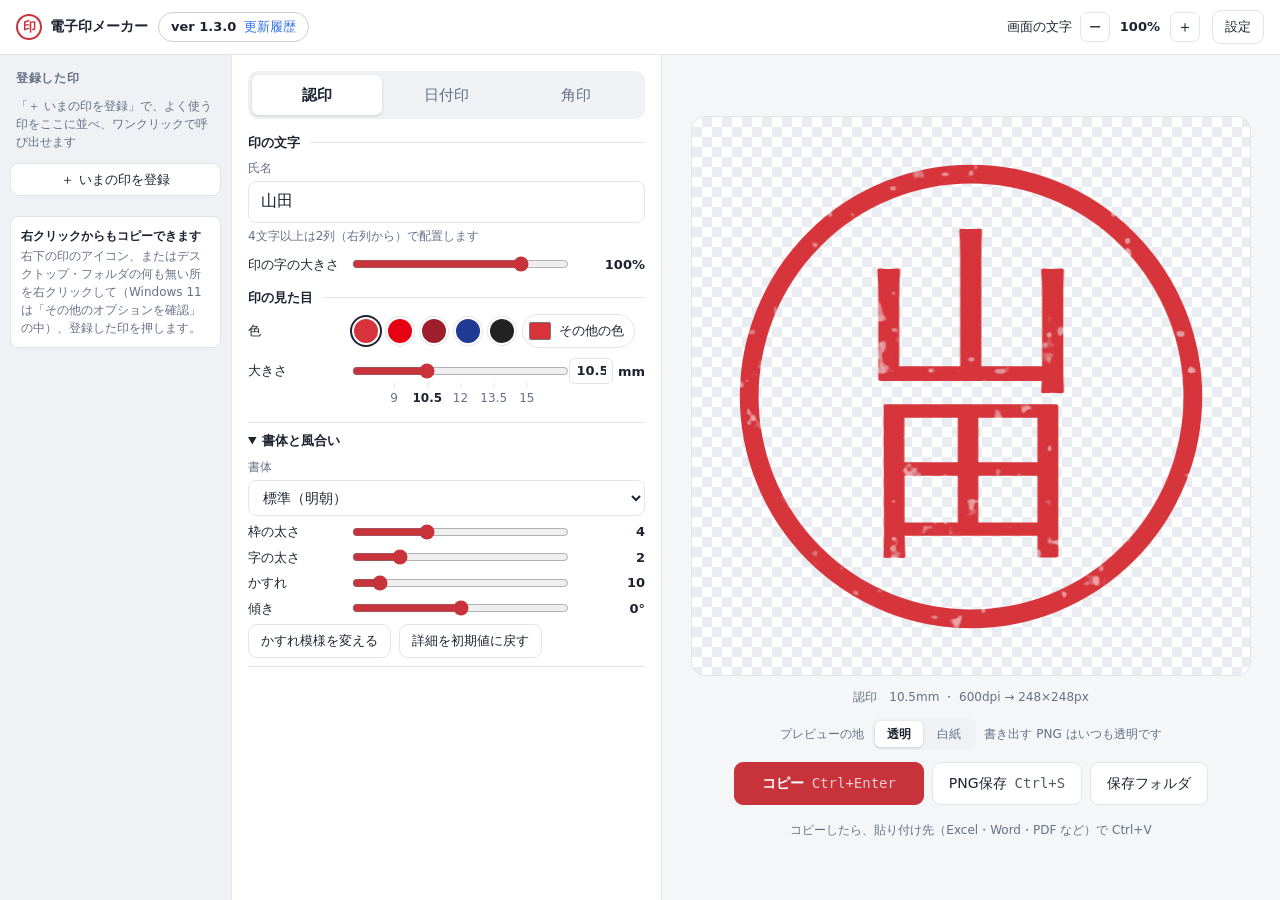
==== commit 7a59d92e: "画面: 決めた案 G を作る（名前の隣に版の札〈押すと更新履歴〉・右上に画面の文字 − 100% ＋）・版を ver にそろえる（1.3.0） - 画面の文字の大きさ: app/js/zoom.js（" ====
--- a/app/index.html
+++ b/app/index.html
@@ -11,9 +11,19 @@
 <!-- 形（2026-10 の改良で決めた G2「アプリの殻」）: 左の帯に登録した印・中に入力・右に印とコピー。設定は右上から引き出す。
      窓の高さにぴったり収め、頁ごとは送らない（入力の列が長いときは列の中だけ送る）。
      入力の列（v2 で決めた L）: 種類 → 印の文字（字の大きさまで）→ 印の見た目（色・大きさ）→ 書体と風合いの箱。広い画面では左の帯を広げ、登録した印を大きな見本で並べる -->
+<!-- 見出し（v4 で決めた G）: 名前のすぐ隣に版の札（押すと更新履歴）。右に画面の文字の大きさ（− 100% ＋）と設定 -->
 <header class="top">
-  <div class="brand"><span class="logo" aria-hidden="true">印</span>電子印メーカー</div>
-  <button type="button" class="btn small" id="btnSettings" data-open="settings" title="保存先・解像度・常駐・更新・配布">設定</button>
+  <div class="brand"><span class="logo" aria-hidden="true">印</span>電子印メーカー
+    <button type="button" class="verchip" id="btnVersion" data-open="history" title="更新履歴を見る"><b id="verText">ver</b><span>更新履歴</span></button></div>
+  <div class="tools">
+    <div class="zoom" id="zoom" role="group" aria-label="画面の文字の大きさ">
+      <span class="zl">画面の文字</span>
+      <button type="button" class="zb" id="btnZoomOut" aria-label="画面の文字を小さく" title="小さく（Ctrl＋−）">−</button>
+      <button type="button" class="zv" id="btnZoomReset" title="押すと 100% に戻す（Ctrl＋0）">100%</button>
+      <button type="button" class="zb" id="btnZoomIn" aria-label="画面の文字を大きく" title="大きく（Ctrl＋＋）">＋</button>
+    </div>
+    <button type="button" class="btn small" id="btnSettings" data-open="settings" title="保存先・解像度・常駐・更新・配布">設定</button>
+  </div>
 </header>
 <div class="shell">
   <aside class="rail" aria-label="登録した印">
@@ -76,7 +86,7 @@
 
     <!-- 字の大きさは字の物なので「印の文字」の下。スライダーはどれも「名前 ｜ 帯 ｜ 値」の 1 行 -->
     <div class="field slider">
-      <div class="lblrow"><label for="rgText">字の大きさ</label><output data-out="textSize"></output></div>
+      <div class="lblrow"><label for="rgText" title="印の中の字の大きさ（画面の文字の大きさは右上）">印の字の大きさ</label><output data-out="textSize"></output></div>
       <input id="rgText" type="range" min="60" max="110" step="5" data-key="textSize">
     </div>
 
@@ -131,7 +141,7 @@
       <button type="button" class="btn" id="btnSave">PNG保存<kbd>Ctrl+S</kbd></button>
       <button type="button" class="btn" id="btnFolder">保存フォルダ</button>
     </div>
-    <p class="hint center">コピーしたら、Excel・Word・PowerPoint・PDF 編集ソフトなどで Ctrl+V で貼り付けます</p>
+    <p class="hint center">コピーしたら、貼り付け先（Excel・Word・PDF など）で Ctrl+V</p>
   </section>
   </main>
   </div>
--- a/app/css/style.css
+++ b/app/css/style.css
@@ -1,12 +1,13 @@
 :root {
+  --zoom: 1;   /* 画面の文字の大きさ（zoom.js が入れる。窓の大きさ 100vh で決める所はこれで割る） */
   --bg: #f5f6f8; --panel: #ffffff; --text: #1d2330; --muted: #667085; --line: #e2e5ea;
   --chip: #eff1f4; --accent: #c8323a; --focus: #2f6feb; --ck1: #e9ecf0; --ck2: #ffffff;
-  --radius: 12px; --rail: 232px; color-scheme: light dark;
+  --radius: 12px; --rail: 232px; --chip-line: #c9ced6; color-scheme: light dark;
 }
 @media (prefers-color-scheme: dark) {
   :root {
     --bg: #15171c; --panel: #1f2229; --text: #e8eaef; --muted: #9aa3b2; --line: #323640;
-    --chip: #2a2e37; --accent: #dc4a52; --focus: #6ea0ff; --ck1: #2a2e37; --ck2: #22252c;
+    --chip: #2a2e37; --accent: #dc4a52; --focus: #6ea0ff; --ck1: #2a2e37; --ck2: #22252c; --chip-line: #4a5060;
   }
 }
 * { box-sizing: border-box; }
@@ -20,6 +21,20 @@
 .top { flex: none; display: flex; align-items: center; justify-content: space-between; gap: 12px; padding: 10px 16px;
   background: var(--panel); border-bottom: 1px solid var(--line); }
 .brand { display: flex; align-items: center; gap: 8px; font-weight: 700; white-space: nowrap; }
+/* 版の札（名前のすぐ隣。押すと更新履歴）・見出しの右（画面の文字・設定） */
+.verchip { display: inline-flex; align-items: center; gap: 8px; height: 30px; margin-left: 2px; padding: 0 12px; border: 1px solid var(--chip-line); border-radius: 999px;
+  background: var(--panel); color: var(--text); font: inherit; font-size: 13px; cursor: pointer; }
+.verchip b { font-weight: 700; } .verchip span { color: var(--focus); font-weight: 400; }
+.verchip:hover { border-color: var(--muted); }
+.top .tools { display: flex; align-items: center; gap: 12px; }
+.zoom { display: inline-flex; align-items: center; gap: 4px; white-space: nowrap; }
+.zoom .zl { margin-right: 4px; font-size: 13px; }
+.zoom .zb { display: inline-grid; place-items: center; width: 30px; height: 30px; border: 1px solid var(--line); border-radius: 7px; background: var(--panel); color: var(--text);
+  font: inherit; font-size: 16px; line-height: 1; cursor: pointer; }
+.zoom .zb:hover:not(:disabled) { border-color: var(--muted); } .zoom .zb:disabled, .zoom .zb.capped { opacity: .4; cursor: default; }
+.zoom .zv { min-width: 50px; height: 30px; border: 0; border-radius: 7px; background: none; color: var(--text); font: inherit; font-size: 13px; font-weight: 700;
+  font-variant-numeric: tabular-nums; cursor: pointer; }
+.zoom .zv:hover { background: var(--chip); }
 .logo { display: inline-grid; place-items: center; width: 26px; height: 26px; border-radius: 50%;
   border: 2.5px solid var(--accent); color: var(--accent); font-size: 13px; font-weight: 700; }
 .shell { flex: 1; min-height: 0; display: grid; grid-template-columns: var(--rail) 1fr; }
@@ -43,6 +58,7 @@
 @media (min-width: 1600px) and (min-height: 1000px) {
   :root { --rail: 300px; }
   .rail .presets { display: grid; grid-template-columns: 1fr 1fr; gap: 8px; }
+  .rail .presets:empty::before { grid-column: 1 / -1; }   /* 印が無いときの案内は帯の幅いっぱいに */
   .rail .pchip { position: relative; flex-direction: column; padding: 10px 6px 8px; background: var(--panel); border: 1px solid var(--line); border-radius: 10px; }
   .rail .pchip .load { flex-direction: column; gap: 6px; width: 100%; text-align: center; }
   .rail .pchip .nm { max-width: 100%; }
@@ -76,10 +92,10 @@
 .nowrap { white-space: nowrap; }
 .row .lbl { margin: 0; }
 
-.swatches { display: flex; gap: 7px; align-items: center; flex-wrap: nowrap; }
-.swatches button { width: 30px; height: 30px; border-radius: 50%; border: 2px solid var(--panel); cursor: pointer; box-shadow: 0 0 0 1px var(--line); }
+.swatches { display: flex; gap: 6px; align-items: center; flex-wrap: nowrap; }
+.swatches button { width: 28px; height: 28px; border-radius: 50%; border: 2px solid var(--panel); cursor: pointer; box-shadow: 0 0 0 1px var(--line); }
 .swatches button[aria-pressed="true"] { box-shadow: 0 0 0 2px var(--text); }
-.field label.pick-other { display: inline-flex; align-items: center; gap: 6px; height: 34px; margin: 0; padding: 0 12px 0 4px; border: 1px solid var(--line); border-radius: 999px;
+.field label.pick-other { display: inline-flex; align-items: center; gap: 6px; height: 34px; margin: 0; padding: 0 10px 0 4px; border: 1px solid var(--line); border-radius: 999px;
   font-size: 13px; line-height: 1; color: var(--text); white-space: nowrap; cursor: pointer; }
 .field label.pick-other[aria-pressed="true"] { border-color: var(--text); font-weight: 700; }
 .pick-other input[type=color] { display: block; margin: 0; width: 26px; height: 26px; border: 0; padding: 0; border-radius: 50%; overflow: hidden; background: none; cursor: pointer; }
@@ -91,21 +107,20 @@
 .pills button[aria-pressed="true"] { background: var(--panel); font-weight: 700; box-shadow: 0 1px 3px rgba(0,0,0,.15); }
 .pills.small button { height: 26px; font-size: 12px; color: var(--muted); }
 .pills.small button[aria-pressed="true"] { color: var(--text); }
-/* スライダー（字の大きさ・大きさ・枠・字の太さ・かすれ・傾き）は 1 つの形: 名前 ｜ 帯 ｜ 値 の 1 行。大きさは帯の下によく使う大きさの目盛り。
-   列の幅は 1 か所（--cols）。書体と風合いの箱の中は、箱の内側の余白（13px）を引いて、外の帯と左右をそろえる */
-.panel { --cols: 76px 1fr 80px; --pad: 13px; }
+/* スライダー（印の字の大きさ・大きさ・枠・字の太さ・かすれ・傾き）は 1 つの形: 名前 ｜ 帯 ｜ 値 の 1 行。大きさは帯の下によく使う大きさの目盛り。
+   列の幅は 1 か所（--lbl・--cols。名前の列は「印の字の大きさ」が 1 行に入る幅）。書体と風合いの箱の中は、箱の内側の余白（13px）を引いて、外の帯と左右をそろえる */
+.panel { --lbl: 96px; --cols: var(--lbl) 1fr 68px; }
 .field.slider { --thumb: 18px; display: grid; grid-template-columns: var(--cols); grid-template-areas: "l b v" ". t ."; align-items: center; column-gap: 8px; }
-.adv-body { --cols: calc(76px - var(--pad)) 1fr calc(80px - var(--pad)); }
 .field.slider .lblrow { display: contents; }
 .field.slider label { grid-area: l; margin: 0; font-size: 13px; color: var(--text); }
 .field.slider output, .field.slider .val { grid-area: v; justify-self: end; font-variant-numeric: tabular-nums; font-size: 13px; font-weight: 700; color: var(--text); white-space: nowrap; }
 .field.slider input[type=range] { grid-area: b; display: block; width: 100%; margin: 0; accent-color: var(--accent); }
 .field.slider .ticks { grid-area: t; }
-.val input { width: 52px; height: 26px; padding: 0 6px; border: 1px solid var(--line); border-radius: 6px; background: var(--panel); color: var(--text); font: inherit; text-align: right;
+.val input { width: 44px; height: 26px; padding: 0 6px; border: 1px solid var(--line); border-radius: 6px; background: var(--panel); color: var(--text); font: inherit; text-align: right;
   -moz-appearance: textfield; }
 .val input::-webkit-inner-spin-button { -webkit-appearance: none; margin: 0; }
 /* 名前が左の 1 行（色）: スライダーと同じ名前の列 */
-.field.line { display: grid; grid-template-columns: 76px 1fr; align-items: center; column-gap: 8px; }
+.field.line { display: grid; grid-template-columns: var(--lbl) 1fr; align-items: center; column-gap: 8px; }
 .field.line > .lbl { margin: 0; font-size: 13px; color: var(--text); }
 .ticks { position: relative; height: 26px; margin: 2px calc(var(--thumb) / 2) 0; }
 .ticks button { position: absolute; left: calc(var(--at) * 100%); transform: translateX(-50%); top: 0; height: 24px; padding: 0 6px; border: 0; border-radius: 5px; background: none;
@@ -113,17 +128,18 @@
 .ticks button::before { content: ""; position: absolute; left: 50%; top: -3px; width: 1px; height: 5px; background: var(--line); }
 .ticks button:hover { background: var(--chip); color: var(--text); }
 .ticks button[aria-pressed="true"] { color: var(--text); font-weight: 700; }
-/* 書体と風合い: 名前の付いた 1 つの箱。閉じていても見出しに今の値（1 行。入らない分は …） */
-.adv { border: 1px solid var(--line); border-radius: 10px; padding: 4px calc(var(--pad) - 1px) 8px; }
-.adv summary { cursor: pointer; color: var(--text); font-size: 13px; font-weight: 700; padding: 4px 0; white-space: nowrap; overflow: hidden; text-overflow: ellipsis; }
-.adv-now { margin-left: 6px; color: var(--muted); font-size: 12px; font-weight: 400; }
+/* 書体と風合い: 名前の付いた 1 つのまとまり（上下の線で区切る。左右の余白を作らず、中の帯を外の帯と同じ列に）。
+   閉じていても、見出しの下の行に今の値を全部出す（切らない） */
+.adv { border-top: 1px solid var(--line); border-bottom: 1px solid var(--line); padding: 6px 0 8px; }
+.adv summary { cursor: pointer; color: var(--text); font-size: 13px; font-weight: 700; padding: 2px 0; }
+.adv-now { display: block; margin: 2px 0 0 16px; color: var(--muted); font-size: 12px; font-weight: 400; }
 .adv[open] .adv-now { display: none; }
 .adv-body { display: flex; flex-direction: column; gap: 6px; padding-top: 6px; }
 #dateSeps button { min-width: 30px; padding: 0 9px; }
 
 /* ---------------------------------------------------------------- 印とコピー */
-.stage { width: min(100%, 640px, calc(100vh - 340px)); aspect-ratio: 1; display: grid; place-items: center; border: 1px solid var(--line); border-radius: 14px; }
-body:has(.notices:not([hidden])) .stage { width: min(100%, 640px, calc(100vh - 410px)); }
+.stage { width: min(100%, 640px, calc(100vh / var(--zoom) - 340px)); aspect-ratio: 1; display: grid; place-items: center; border: 1px solid var(--line); border-radius: 14px; }
+body:has(.notices:not([hidden])) .stage { width: min(100%, 640px, calc(100vh / var(--zoom) - 410px)); }
 .stage.checker { background: repeating-conic-gradient(var(--ck1) 0 25%, var(--ck2) 0 50%) 0 0 / 20px 20px; }
 .stage.paper { background: #fff; }
 .stage canvas { width: 84%; height: 84%; }
@@ -131,6 +147,9 @@
 .bgrow { display: flex; align-items: center; gap: 8px; }
 .bgrow .lbl, .bgrow .hint { margin: 0; }
 .actions { display: flex; gap: 8px; flex-wrap: wrap; justify-content: center; }
+/* 狭い列（1280 の窓で画面の文字を大きくした所など）: 主のボタンの最小の幅を外して 1 段に保つ */
+.preview { container-type: inline-size; }
+@container (max-width: 560px) { .actions { flex-wrap: nowrap; } .actions .btn { padding: 10px 12px; } .actions .btn.primary { min-width: 0; } }
 
 .btn { border: 1px solid var(--line); background: var(--panel); color: var(--text); font: inherit; padding: 10px 16px; border-radius: 9px; cursor: pointer; white-space: nowrap; }
 .btn:hover { border-color: var(--muted); }
@@ -209,14 +228,30 @@
 
 .set-more summary { cursor: pointer; color: var(--text); font-size: 13px; padding: 4px 0; }
 .dist { display: flex; flex-direction: column; gap: 10px; padding-top: 10px; }
-.versions { width: 100%; border-collapse: collapse; font-size: 13px; }
-.versions th { text-align: left; color: var(--muted); font-weight: 400; font-size: 12px; padding: 4px 8px; border-bottom: 1px solid var(--line); }
-.versions td { padding: 6px 8px; border-bottom: 1px solid var(--line); vertical-align: middle; }
-.versions tr.on td { background: var(--ok-bg); }
-.versions .num { text-align: right; font-variant-numeric: tabular-nums; }
-.versions .acts { display: flex; gap: 6px; justify-content: flex-end; }
+.dist-tree { margin: 0; padding: 10px 12px; border: 1px solid var(--line); border-radius: 10px; background: var(--bg); }
+.dist-tree figcaption { font-size: 12px; font-weight: 700; color: var(--text); margin-bottom: 6px; }
+.dist-tree ul { list-style: none; margin: 0; padding: 0; display: grid; gap: 2px; font-size: 12px; }
+.dist-tree li { display: grid; grid-template-columns: minmax(0, max-content) 1fr auto; align-items: center; gap: 10px; }
+.dist-tree .tn { font: 12px/1.7 Consolas, "BIZ UDGothic", monospace; color: var(--text); white-space: nowrap; overflow: hidden; text-overflow: ellipsis; }
+.dist-tree .tw { color: var(--muted); }
+.dist-tree .t1 .tn { padding-left: 14px; } .dist-tree .t2 .tn { padding-left: 28px; } .dist-tree .t3 .tn { padding-left: 42px; }
+.dist-tree .t1 .tn::before, .dist-tree .t2 .tn::before, .dist-tree .t3 .tn::before { content: "└ "; color: var(--muted); }
+.dist-tree .missing .tn { color: var(--muted); font-style: italic; }
+.dist-tree li.on .tn { font-weight: 700; }
+.dist-tree li.ver { padding: 3px 4px 3px 0; border-top: 1px dashed var(--line); }
+.dist-tree li.on { background: var(--ok-bg); }
+.dist-tree .tn .tag { font-family: inherit; }
+.dist-tree .acts { display: flex; gap: 4px; } .dist-tree .acts .btn { height: 24px; padding: 0 10px; font-size: 12px; }
+.dist-names { display: grid; grid-template-columns: 1fr 1fr auto; gap: 6px 10px; align-items: end; }
+.dist-names label { display: flex; flex-direction: column; gap: 4px; font-size: 12px; color: var(--muted); }
+.dist-names .hint { grid-column: 1 / -1; margin: 0; }
+.dist-place .btn { flex: none; white-space: nowrap; } .dist-place .btn.primary { font-weight: 700; }
+.dist-entry h3 { margin: 4px 0 6px; font-size: 13px; }
+.dist-entry .hint { margin: 4px 0 0; }
 .tag { display: inline-block; margin-left: 8px; padding: 1px 8px; border-radius: 999px; background: var(--ok); color: var(--panel); font-size: 11px; font-weight: 700; }
 
+#dlgHistory { width: min(640px, calc(100vw / var(--zoom) - 48px)); }
 .history { padding: 8px 18px 18px; }
+.history h2 .now { margin-left: 8px; padding: 1px 8px; border-radius: 999px; background: var(--accent); color: #fff; font-size: 11px; font-weight: 700; vertical-align: 2px; }
 .history h2 { font-size: 14px; margin: 12px 0 4px; } .history h2 small { margin-left: 8px; color: var(--muted); font-weight: 400; }
 .history ul { margin: 0; padding-left: 20px; }
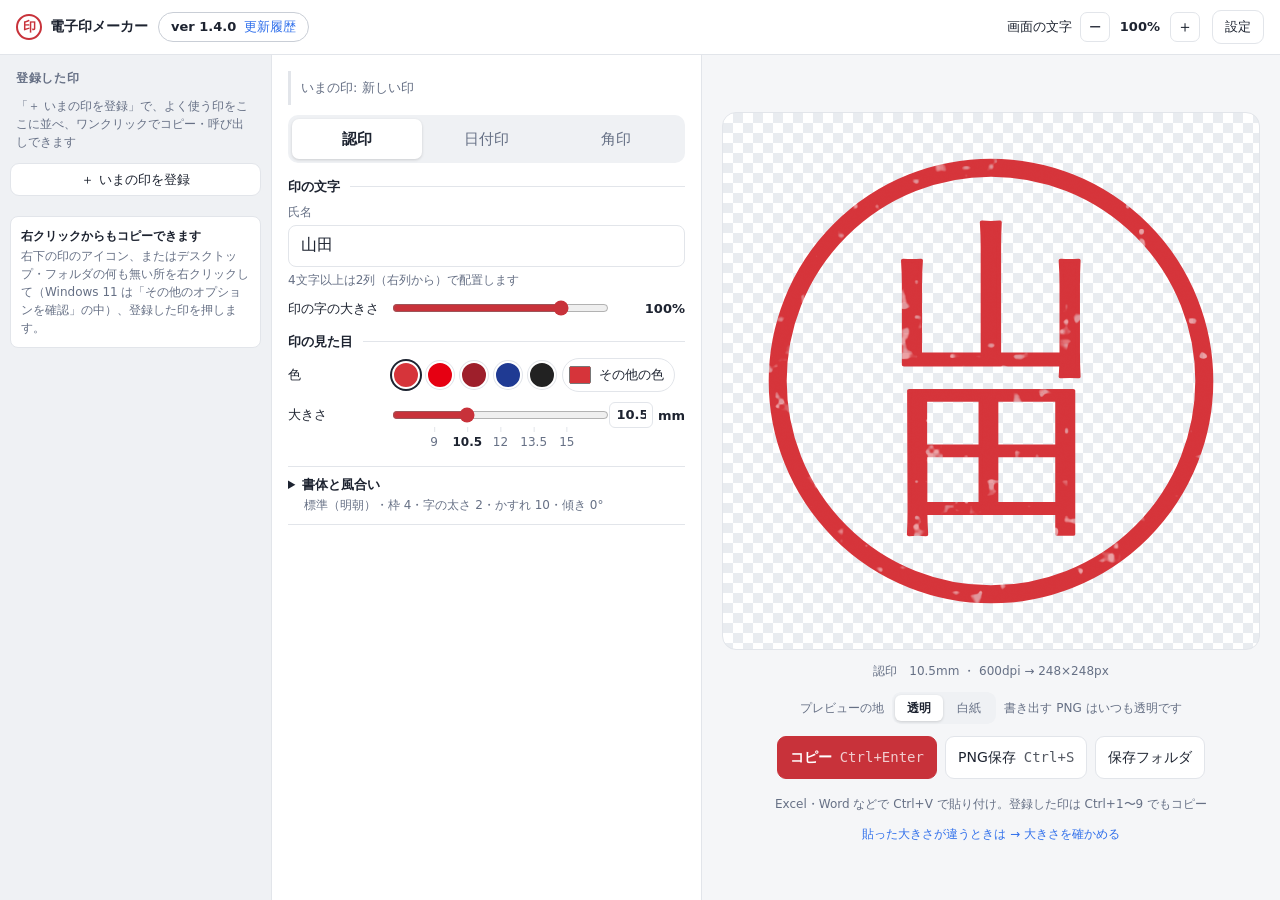
==== commit dd9b110c: "画面: 決めた案 C3 を作る（札の「コピー」で 1 手・Ctrl+1〜9・「直す ▾」で名前/並べ替え/削除〈元に戻す〉・いまの印の行で変更あり/上書き・ものさしで貼り付けの大きさを確かめる）（1." ====
--- a/app/index.html
+++ b/app/index.html
@@ -28,6 +28,7 @@
 <div class="shell">
   <aside class="rail" aria-label="登録した印">
     <h2 class="rail-h">登録した印</h2>
+    <!-- 札（v5 で決めた C3）: 押すと呼び出す・「コピー」で登録した形をそのままコピー（Ctrl+1〜9）・「直す ▾」で名前・並べ替え・削除 -->
     <nav class="presets" id="presetBar" aria-label="登録した印（押すと呼び出す）"></nav>
     <button type="button" class="btn small" id="btnAddPreset" title="いま作っている印を登録します">＋ いまの印を登録</button>
     <p class="rail-tip"><b>右クリックからもコピーできます</b>右下の印のアイコン、またはデスクトップ・フォルダの何も無い所を右クリックして（Windows 11 は「その他のオプションを確認」の中）、登録した印を押します。</p>
@@ -37,6 +38,8 @@
   <main class="layout">
 <!-- 左：設定 -->
   <section class="panel" aria-label="印を作る">
+    <!-- いまの印の行: いつも場所を取る（呼び出しても入力の列は動かない）。呼び出した印を変えたら「変更あり」と上書き -->
+    <div class="nowline" id="nowLine" role="status"></div>
     <div class="seg" role="tablist" aria-label="印の種類" id="typeTabs">
       <button type="button" role="tab" data-type="mitome">認印</button>
       <button type="button" role="tab" data-type="date">日付印</button>
@@ -141,21 +144,22 @@
       <button type="button" class="btn" id="btnSave">PNG保存<kbd>Ctrl+S</kbd></button>
       <button type="button" class="btn" id="btnFolder">保存フォルダ</button>
     </div>
-    <p class="hint center">コピーしたら、貼り付け先（Excel・Word・PDF など）で Ctrl+V</p>
+    <p class="hint center">Excel・Word などで Ctrl+V で貼り付け。登録した印は Ctrl+1〜9 でもコピー</p>
+    <button type="button" class="checklink" id="btnCheck" data-open="check">貼った大きさが違うときは → 大きさを確かめる</button>
   </section>
   </main>
   </div>
 </div>
 
-<div class="toast" id="toast" role="status" aria-live="polite"></div>
+<div class="toast" id="toast" role="status" aria-live="polite"><span id="toastText"></span><button type="button" id="toastAct" hidden></button></div>
 
 <dialog id="dlgPreset">
   <form method="dialog" class="dlg">
-    <label for="inPresetName">登録名</label>
+    <label for="inPresetName" id="lblPresetName">登録名</label>
     <input id="inPresetName" type="text" maxlength="20" autocomplete="off" required>
     <div class="row end">
       <button type="submit" class="btn" value="cancel" formnovalidate>キャンセル</button>
-      <button type="submit" class="btn primary small" value="ok">登録</button>
+      <button type="submit" class="btn primary small" value="ok" id="btnPresetOk">登録</button>
     </div>
   </form>
 </dialog>
@@ -163,6 +167,20 @@
 <dialog id="dlgSettings" class="settings-dlg" aria-labelledby="dlgSettingsTitle">
   <div class="dlg-head"><h1 id="dlgSettingsTitle">設定</h1><button type="button" class="btn small quiet" data-close aria-label="閉じる">閉じる</button></div>
   <div class="settings" id="settings"></div>
+</dialog>
+
+<dialog id="dlgCheck" class="check-dlg" aria-labelledby="dlgCheckTitle">
+  <div class="dlg-head"><h1 id="dlgCheckTitle">貼り付けの大きさを確かめる</h1><button type="button" class="btn small quiet" data-close aria-label="閉じる">閉じる</button></div>
+  <div class="ck">
+    <canvas id="cvRuler" role="img" aria-label="50mm のものさし"></canvas>
+    <ol>
+      <li>「ものさしをコピー」を押す</li>
+      <li>Word・Excel・PowerPoint に Ctrl+V で貼る</li>
+      <li>貼った図を選び、「図の形式」→「サイズ」の幅が <b>50 mm</b> か見る</li>
+    </ol>
+    <div class="row"><button type="button" class="btn primary small" id="btnRulerCopy">ものさしをコピー</button><button type="button" class="btn small" id="btnRulerSave">PNG で保存</button></div>
+    <p class="hint" id="rulerNote"></p>
+  </div>
 </dialog>
 
 <dialog id="dlgHistory" aria-labelledby="dlgHistoryTitle">
--- a/app/css/style.css
+++ b/app/css/style.css
@@ -2,7 +2,7 @@
   --zoom: 1;   /* 画面の文字の大きさ（zoom.js が入れる。窓の大きさ 100vh で決める所はこれで割る） */
   --bg: #f5f6f8; --panel: #ffffff; --text: #1d2330; --muted: #667085; --line: #e2e5ea;
   --chip: #eff1f4; --accent: #c8323a; --focus: #2f6feb; --ck1: #e9ecf0; --ck2: #ffffff;
-  --radius: 12px; --rail: 232px; --chip-line: #c9ced6; color-scheme: light dark;
+  --radius: 12px; --rail: 272px; --chip-line: #c9ced6; color-scheme: light dark;
 }
 @media (prefers-color-scheme: dark) {
   :root {
@@ -43,14 +43,25 @@
 .rail { min-height: 0; overflow-y: auto; display: flex; flex-direction: column; gap: 6px; padding: 14px 10px; background: var(--chip); border-right: 1px solid var(--line); }
 .rail-h { margin: 0; padding: 0 6px; font-size: 12px; font-weight: 700; color: var(--muted); letter-spacing: .06em; }
 .presets { display: flex; flex-direction: column; gap: 4px; }
-.presets:empty::before { content: "「＋ いまの印を登録」で、よく使う印をここに並べ、ワンクリックで呼び出せます"; color: var(--muted); font-size: 12px; padding: 4px 6px; }
-.pchip { display: flex; align-items: center; justify-content: space-between; gap: 6px; padding: 4px 4px 4px 6px; border-radius: 8px; border: 1px solid transparent; }
+.presets:empty::before { content: "「＋ いまの印を登録」で、よく使う印をここに並べ、ワンクリックでコピー・呼び出しできます"; color: var(--muted); font-size: 12px; padding: 4px 6px; }
+/* 札: 呼び出す（絵と名前）｜コピー（登録した形）｜直す ▾。番号（Ctrl+番号）は大きな札だけ。呼び出した札は枠、変えている間は名前の下に「登録した形」 */
+.pchip { position: relative; display: flex; align-items: center; justify-content: space-between; gap: 6px; padding: 4px 4px 4px 6px; border-radius: 8px; border: 1px solid transparent; }
+.pchip.on { background: var(--panel); border-color: var(--accent); }
+.pchip .num { display: none; }
+.pchip .cp { flex: none; height: 26px; padding: 0 8px; border: 1px solid var(--line); border-radius: 7px; background: var(--panel); color: var(--text); font: inherit; font-size: 12px; font-weight: 700; cursor: pointer; }
+.pchip .cp:hover { border-color: var(--accent); color: var(--accent); }
+.pchip .more { flex: none; height: 26px; padding: 0 6px; border: 1px solid var(--line); border-radius: 7px; background: var(--panel); color: var(--text); font: inherit; font-size: 12px; cursor: pointer; white-space: nowrap; }
+.pchip .more:hover { border-color: var(--muted); }
+.pchip .reg-form { position: absolute; left: 52px; bottom: 2px; font-size: 11px; color: var(--muted); }
+.pchip.on:has(.reg-form) { padding-bottom: 16px; }
+.pmenu { position: fixed; z-index: 20; min-width: 180px; padding: 6px; border-radius: 10px; background: var(--panel); border: 1px solid var(--line); box-shadow: 0 8px 24px rgba(0,0,0,.16); display: flex; flex-direction: column; }
+.pmenu button { text-align: left; border: 0; background: none; color: var(--text); font: inherit; font-size: 13px; padding: 7px 10px; border-radius: 6px; cursor: pointer; }
+.pmenu button:hover:not(:disabled), .pmenu button:focus-visible { background: var(--chip); } .pmenu button:disabled { color: var(--muted); opacity: .55; cursor: default; }
+.pmenu hr { border: 0; border-top: 1px solid var(--line); margin: 4px 2px; } .pmenu .danger { color: var(--accent); }
 .pchip:hover { background: var(--panel); border-color: var(--line); }
 .pchip .load { flex: 1; min-width: 0; display: flex; align-items: center; gap: 10px; border: 0; background: none; color: var(--text); font: inherit; cursor: pointer; padding: 0; text-align: left; }
 .pchip canvas { flex: none; width: 36px; height: 36px; }
 .pchip .nm { min-width: 0; overflow: hidden; text-overflow: ellipsis; white-space: nowrap; }
-.pchip .del { border: 0; background: none; color: var(--muted); cursor: pointer; font-size: 14px; width: 22px; height: 22px; border-radius: 50%; }
-.pchip .del:hover { background: var(--line); color: var(--text); }
 .rail #btnAddPreset { margin-top: 2px; }
 .rail-tip { margin: 14px 0 0; padding: 10px; border-radius: 8px; background: var(--panel); border: 1px solid var(--line); font-size: 12px; color: var(--muted); }
 .rail-tip b { display: block; margin-bottom: 2px; color: var(--text); font-size: 12px; }
@@ -63,7 +74,14 @@
   .rail .pchip .load { flex-direction: column; gap: 6px; width: 100%; text-align: center; }
   .rail .pchip .nm { max-width: 100%; }
   .rail .pchip canvas { width: 72px; height: 72px; }
-  .rail .pchip .del { position: absolute; top: 2px; right: 2px; }
+  /* 大きな札: 絵と名前の下に「コピー｜直す ▾」の行。番号は札の左上の角（絵の外） */
+  .rail .pchip { display: grid; grid-template-columns: 1fr auto; grid-template-rows: 1fr auto; gap: 6px; }   /* 下の行（コピー｜直す）は札の底にそろえる */
+  .rail .pchip .load { grid-column: 1 / -1; }
+  .rail .pchip .cp { width: 100%; height: 28px; } .rail .pchip .more { height: 28px; }
+  .rail .pchip .num { display: inline-grid; place-items: center; position: absolute; top: 6px; left: 6px; width: 18px; height: 18px; border-radius: 4px; border: 1px solid var(--line); background: var(--chip);
+    font-size: 11px; font-weight: 700; color: var(--muted); font-variant-numeric: tabular-nums; }
+  .rail .pchip .reg-form { position: static; } .rail .pchip.on:has(.reg-form) { padding-bottom: 8px; }
+  .rail .pchip.on { border-color: var(--accent); }   /* 呼び出した札（大きな札の枠の指定より強く） */
 }
 
 .layout { flex: 1; min-height: 0; display: grid; grid-template-columns: minmax(380px, 430px) 1fr; }
@@ -162,7 +180,9 @@
 .toast { position: fixed; left: 50%; bottom: 24px; transform: translate(-50%, 16px); opacity: 0; pointer-events: none;
   background: #1d2330; color: #fff; padding: 10px 18px; border-radius: 10px; max-width: 90vw; font-size: 13px;
   transition: opacity .2s, transform .2s; box-shadow: 0 6px 20px rgba(0,0,0,.25); word-break: break-all; }
-.toast.show { opacity: 1; transform: translate(-50%, 0); }
+.toast { display: flex; align-items: center; gap: 12px; }
+.toast.show { opacity: 1; transform: translate(-50%, 0); pointer-events: auto; }
+.toast button { flex: none; border: 1px solid rgba(255,255,255,.45); background: none; color: #fff; font: inherit; font-size: 12px; font-weight: 700; padding: 4px 10px; border-radius: 6px; cursor: pointer; }
 .toast.err { background: #b42318; }
 
 dialog { border: 1px solid var(--line); border-radius: 12px; background: var(--panel); color: var(--text); padding: 18px; width: min(340px, 90vw); }
@@ -255,3 +275,15 @@
 .history h2 .now { margin-left: 8px; padding: 1px 8px; border-radius: 999px; background: var(--accent); color: #fff; font-size: 11px; font-weight: 700; vertical-align: 2px; }
 .history h2 { font-size: 14px; margin: 12px 0 4px; } .history h2 small { margin-left: 8px; color: var(--muted); font-weight: 400; }
 .history ul { margin: 0; padding-left: 20px; }
+
+/* ---------------------------------------------------------------- いまの印の行（いつも場所を取る）・大きさを確かめる */
+.nowline { flex: none; display: flex; align-items: center; justify-content: space-between; gap: 8px; min-height: 34px; padding: 0 2px 0 10px; border-left: 3px solid var(--line); font-size: 13px; color: var(--muted); }
+.nowline.on { border-left-color: var(--accent); color: var(--text); }
+.nowline small { margin-left: 6px; font-size: 12px; color: var(--muted); } .nowline small.chg { color: var(--accent); font-weight: 700; }
+.btn.outline { border-color: var(--accent); color: var(--accent); font-weight: 700; background: var(--panel); }
+.checklink { border: 0; background: none; color: var(--focus); font: inherit; font-size: 12px; cursor: pointer; padding: 0; }
+.checklink:hover { text-decoration: underline; }
+.check-dlg { padding: 0; width: min(640px, calc(100vw / var(--zoom) - 48px)); }
+.check-dlg .ck { display: flex; flex-direction: column; gap: 12px; padding: 14px 18px 18px; }
+.check-dlg canvas { width: 100%; height: auto; border-radius: 4px; box-shadow: 0 0 0 1px var(--line); }
+.check-dlg ol { margin: 0; padding-left: 20px; } .check-dlg .hint { margin: 0; }
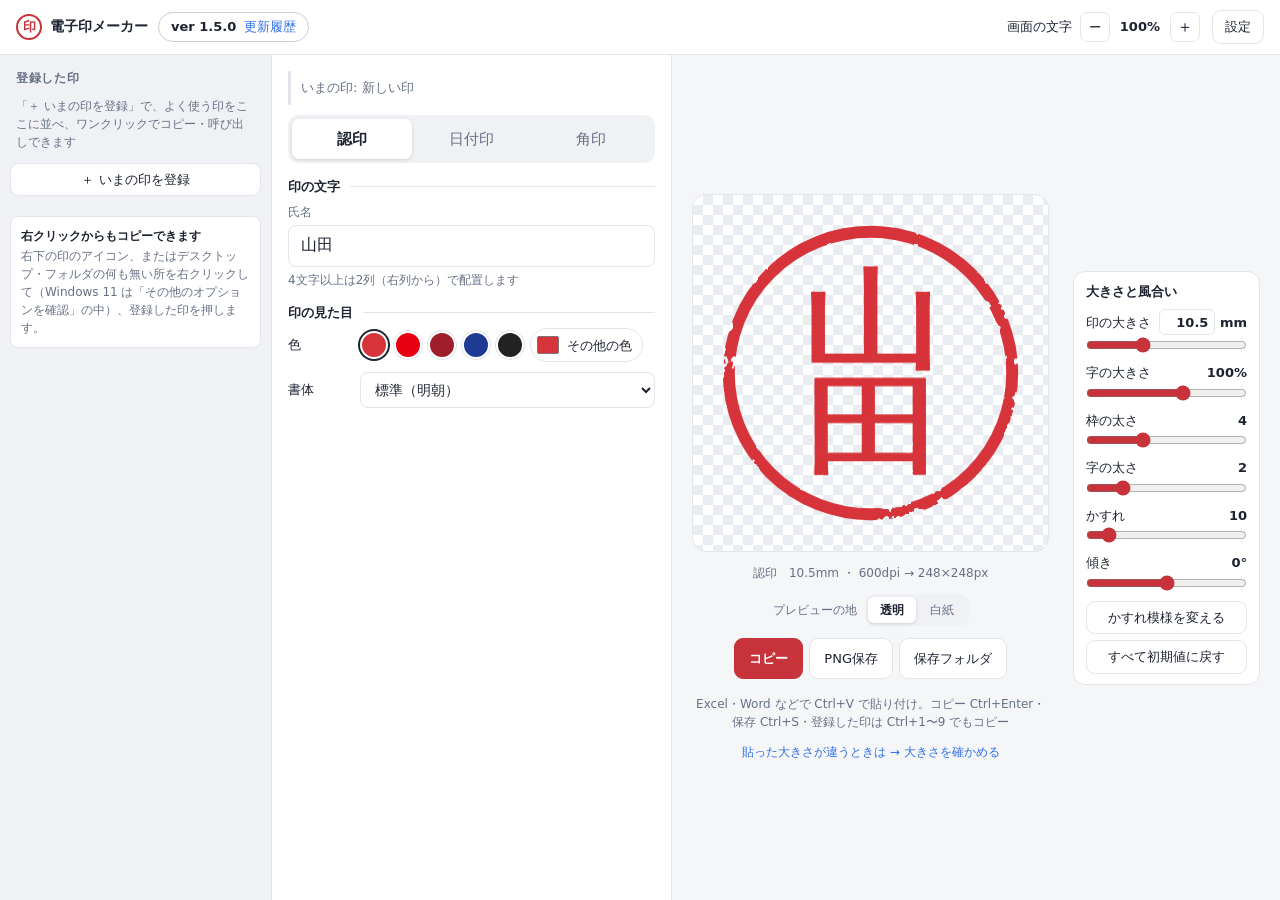
==== commit fc351493: "1.5.0: スライダーを印の右に集める・日付の形を増やして自分でも書ける・字をもっと大きく・かすれを枠の縁の欠けに - スライダー（印の大きさ・字の大きさ・枠の太さ・字の太さ・かすれ・傾き）を印の右" ====
--- a/app/index.html
+++ b/app/index.html
@@ -10,7 +10,8 @@
 <body>
 <!-- 形（2026-10 の改良で決めた G2「アプリの殻」）: 左の帯に登録した印・中に入力・右に印とコピー。設定は右上から引き出す。
      窓の高さにぴったり収め、頁ごとは送らない（入力の列が長いときは列の中だけ送る）。
-     入力の列（v2 で決めた L）: 種類 → 印の文字（字の大きさまで）→ 印の見た目（色・大きさ）→ 書体と風合いの箱。広い画面では左の帯を広げ、登録した印を大きな見本で並べる -->
+     入力の列（v2 で決めた L・v6 で直した）: 種類 → 印の文字（日付の書式まで）→ 印の見た目（色・書体）。スライダーは印の右の「大きさと風合い」の札に集める（v6 で決めた B2）。
+     広い画面では左の帯を広げ、登録した印を大きな見本で並べる -->
 <!-- 見出し（v4 で決めた G）: 名前のすぐ隣に版の札（押すと更新履歴）。右に画面の文字の大きさ（− 100% ＋）と設定 -->
 <header class="top">
   <div class="brand"><span class="logo" aria-hidden="true">印</span>電子印メーカー
@@ -64,13 +65,13 @@
         <label class="check nowrap"><input type="checkbox" data-key="dateAuto"> 常に今日</label>
         <input id="inDate" type="date" data-key="date" aria-label="日付を指定">
       </div>
-      <div class="row mt">
-        <select id="inDateFmt" data-key="dateFmt" aria-label="日付の書式（年の書き方）"></select>
+      <!-- 書式（v6 で決めた B2）: よく使う形の札（例は今日・指定した日の日付）と、最後に「ほかの形」の一覧（残りの形・自分で書く）。自分で書くときだけ書く箱 -->
+      <div class="datepats" id="datePresets" role="group" aria-label="日付の書式（押すとその形）">
+        <select id="inDateMore" aria-label="ほかの形・自分で書く"></select>
       </div>
-      <div class="row mt">
-        <span class="lbl">区切り</span>
-        <div class="pills" id="dateSeps" role="group" aria-label="日付の区切り"></div>
-        <label class="check nowrap" title="10 月より前の月・10 日より前の日を 01 のように 2 桁で書く"><input type="checkbox" data-key="pad"> 月日を2桁（01）</label>
+      <div class="datecustom" id="dateCustom" hidden>
+        <input id="inDateTpl" type="text" autocomplete="off" spellcheck="false" placeholder="例：yyyy/m/d" aria-label="日付の書式（自分で書く）">
+        <div class="tokens" id="dateTokens" role="group" aria-label="書式の記号（押すと入れる）"></div>
       </div>
     </div>
 
@@ -87,65 +88,61 @@
       </div>
     </div>
 
-    <!-- 字の大きさは字の物なので「印の文字」の下。スライダーはどれも「名前 ｜ 帯 ｜ 値」の 1 行 -->
-    <div class="field slider">
-      <div class="lblrow"><label for="rgText" title="印の中の字の大きさ（画面の文字の大きさは右上）">印の字の大きさ</label><output data-out="textSize"></output></div>
-      <input id="rgText" type="range" min="60" max="110" step="5" data-key="textSize">
-    </div>
-
     <h3 class="grp">印の見た目</h3>
     <div class="field line">
       <span class="lbl">色</span>
       <div class="swatches" id="swatches"></div>
     </div>
-
-    <div class="field slider" id="sizeField">
-      <div class="lblrow"><label for="rgSize" title="印影の直径（角印は一辺）">大きさ</label>
-        <span class="val"><input id="inSize" type="number" min="5" max="60" step="0.5" aria-label="大きさ（mm）"> mm</span></div>
-      <input id="rgSize" type="range" step="0.5" aria-describedby="sizeTicks">
-      <div class="ticks" id="sizeTicks" aria-label="よく使う大きさ"></div>
+    <div class="field line">
+      <label for="inFont" class="lbl">書体</label>
+      <select id="inFont" data-key="font"></select>
     </div>
-
-    <details class="adv">
-      <summary>書体と風合い <span class="adv-now" id="advNow"></span></summary>
-      <div class="adv-body">
-        <div class="field">
-          <label for="inFont">書体</label>
-          <select id="inFont" data-key="font"></select>
-        </div>
-        <div class="field slider"><label for="rgBorder">枠の太さ</label><input id="rgBorder" type="range" min="1.5" max="9" step="0.5" data-key="border"><output data-out="border"></output></div>
-        <div class="field slider"><label for="rgBold">字の太さ</label><input id="rgBold" type="range" min="0" max="10" step="1" data-key="bold"><output data-out="bold"></output></div>
-        <div class="field slider"><label for="rgKasure">かすれ</label><input id="rgKasure" type="range" min="0" max="100" step="5" data-key="kasure"><output data-out="kasure"></output></div>
-        <div class="field slider"><label for="rgTilt">傾き</label><input id="rgTilt" type="range" min="-15" max="15" step="1" data-key="tilt"><output data-out="tilt"></output></div>
-        <div class="row">
-          <button type="button" class="btn small" id="btnReseed">かすれ模様を変える</button>
-          <button type="button" class="btn small" id="btnResetAdv">詳細を初期値に戻す</button>
-        </div>
-      </div>
-    </details>
   </section>
 
-  <!-- 右：プレビューと出力 -->
+  <!-- 右：印とコピー（印・寸法・地・コピーの行は 1 本の縦の並び）と、その右に「大きさと風合い」の札（スライダーはここだけ。動かした結果をすぐ隣で見る） -->
   <section class="preview" aria-label="プレビュー">
-    <div class="stage checker" id="stage">
-      <canvas id="pv" width="640" height="640" role="img" aria-label="印影のプレビュー"></canvas>
+    <div class="pstack">
+      <div class="stage checker" id="stage">
+        <canvas id="pv" width="640" height="640" role="img" aria-label="印影のプレビュー"></canvas>
+      </div>
+      <div class="meta" id="meta"></div>
+      <div class="bgrow">
+        <span class="lbl">プレビューの地</span>
+        <div class="pills small" role="group" aria-label="プレビューの地">
+          <button type="button" data-choice="bg" data-v="checker">透明</button>
+          <button type="button" data-choice="bg" data-v="paper">白紙</button>
+        </div>
+        <span class="hint wide-only">書き出す PNG はいつも透明です</span>
+      </div>
+      <div class="actions">
+        <button type="button" class="btn primary" id="btnCopy" title="コピー（Ctrl+Enter）">コピー<kbd>Ctrl+Enter</kbd></button>
+        <button type="button" class="btn" id="btnSave" title="PNG で保存（Ctrl+S）">PNG保存<kbd>Ctrl+S</kbd></button>
+        <button type="button" class="btn" id="btnFolder">保存フォルダ</button>
+      </div>
+      <!-- 狭いときはボタンのキーの札を出さないので、キーは説明の文に書く（思い出させない） -->
+      <p class="hint center">Excel・Word などで Ctrl+V で貼り付け。<span class="narrow-only">コピー Ctrl+Enter・保存 Ctrl+S・</span>登録した印は Ctrl+1〜9 でもコピー</p>
+      <!-- 狭いときは言葉の切れ目（→ の前）で折る -->
+      <button type="button" class="checklink" id="btnCheck" data-open="check"><span>貼った大きさが違うときは</span> <span>→ 大きさを確かめる</span></button>
     </div>
-    <div class="meta" id="meta"></div>
-    <div class="bgrow">
-      <span class="lbl">プレビューの地</span>
-      <div class="pills small" role="group" aria-label="プレビューの地">
-        <button type="button" data-choice="bg" data-v="checker">透明</button>
-        <button type="button" data-choice="bg" data-v="paper">白紙</button>
+    <section class="tune" aria-labelledby="tuneTitle">
+      <h3 class="tune-h" id="tuneTitle">大きさと風合い</h3>
+      <!-- どれも「名前 ｜ 値」の行と、その下の帯 -->
+      <div class="field slider" id="sizeField">
+        <div class="lblrow"><label for="rgSize" title="印影の直径（角印は一辺）">印の大きさ</label>
+          <span class="val"><input id="inSize" type="number" min="5" max="60" step="0.5" aria-label="印の大きさ（mm）"> mm</span></div>
+        <input id="rgSize" type="range" step="0.5" aria-describedby="sizeTicks">
+        <div class="ticks" id="sizeTicks" aria-label="よく使う大きさ"></div>
       </div>
-      <span class="hint">書き出す PNG はいつも透明です</span>
-    </div>
-    <div class="actions">
-      <button type="button" class="btn primary" id="btnCopy">コピー<kbd>Ctrl+Enter</kbd></button>
-      <button type="button" class="btn" id="btnSave">PNG保存<kbd>Ctrl+S</kbd></button>
-      <button type="button" class="btn" id="btnFolder">保存フォルダ</button>
-    </div>
-    <p class="hint center">Excel・Word などで Ctrl+V で貼り付け。登録した印は Ctrl+1〜9 でもコピー</p>
-    <button type="button" class="checklink" id="btnCheck" data-open="check">貼った大きさが違うときは → 大きさを確かめる</button>
+      <div class="field slider"><label for="rgText" title="印の中の字の大きさ（100% が標準。大きくすると枠に少し重なる。画面の文字の大きさは右上）">字の大きさ</label><input id="rgText" type="range" min="60" max="125" step="5" data-key="textSize"><output data-out="textSize"></output></div>
+      <div class="field slider"><label for="rgBorder">枠の太さ</label><input id="rgBorder" type="range" min="1.5" max="9" step="0.5" data-key="border"><output data-out="border"></output></div>
+      <div class="field slider"><label for="rgBold">字の太さ</label><input id="rgBold" type="range" min="0" max="10" step="1" data-key="bold"><output data-out="bold"></output></div>
+      <div class="field slider"><label for="rgKasure" title="枠の縁が欠ける強さ（字はほとんど欠けない）">かすれ</label><input id="rgKasure" type="range" min="0" max="100" step="5" data-key="kasure"><output data-out="kasure"></output></div>
+      <div class="field slider"><label for="rgTilt">傾き</label><input id="rgTilt" type="range" min="-15" max="15" step="1" data-key="tilt"><output data-out="tilt"></output></div>
+      <div class="tune-btns">
+        <button type="button" class="btn small" id="btnReseed">かすれ模様を変える</button>
+        <button type="button" class="btn small" id="btnResetAdv">すべて初期値に戻す</button>
+      </div>
+    </section>
   </section>
   </main>
   </div>
--- a/app/css/style.css
+++ b/app/css/style.css
@@ -50,10 +50,10 @@
 .pchip .num { display: none; }
 .pchip .cp { flex: none; height: 26px; padding: 0 8px; border: 1px solid var(--line); border-radius: 7px; background: var(--panel); color: var(--text); font: inherit; font-size: 12px; font-weight: 700; cursor: pointer; }
 .pchip .cp:hover { border-color: var(--accent); color: var(--accent); }
-.pchip .more { flex: none; height: 26px; padding: 0 6px; border: 1px solid var(--line); border-radius: 7px; background: var(--panel); color: var(--text); font: inherit; font-size: 12px; cursor: pointer; white-space: nowrap; }
+.pchip .more { flex: none; height: 26px; padding: 0 6px; border: 1px solid var(--line); border-radius: 7px; background: var(--panel); color: var(--text); font: inherit; font-size: 12px; font-weight: 700; cursor: pointer; white-space: nowrap; }
 .pchip .more:hover { border-color: var(--muted); }
-.pchip .reg-form { position: absolute; left: 52px; bottom: 2px; font-size: 11px; color: var(--muted); }
-.pchip.on:has(.reg-form) { padding-bottom: 16px; }
+.pchip .nmw { min-width: 0; display: flex; flex-direction: column; line-height: 1.25; }
+.pchip .reg-form { font-size: 11px; color: var(--muted); }
 .pmenu { position: fixed; z-index: 20; min-width: 180px; padding: 6px; border-radius: 10px; background: var(--panel); border: 1px solid var(--line); box-shadow: 0 8px 24px rgba(0,0,0,.16); display: flex; flex-direction: column; }
 .pmenu button { text-align: left; border: 0; background: none; color: var(--text); font: inherit; font-size: 13px; padding: 7px 10px; border-radius: 6px; cursor: pointer; }
 .pmenu button:hover:not(:disabled), .pmenu button:focus-visible { background: var(--chip); } .pmenu button:disabled { color: var(--muted); opacity: .55; cursor: default; }
@@ -80,13 +80,15 @@
   .rail .pchip .cp { width: 100%; height: 28px; } .rail .pchip .more { height: 28px; }
   .rail .pchip .num { display: inline-grid; place-items: center; position: absolute; top: 6px; left: 6px; width: 18px; height: 18px; border-radius: 4px; border: 1px solid var(--line); background: var(--chip);
     font-size: 11px; font-weight: 700; color: var(--muted); font-variant-numeric: tabular-nums; }
-  .rail .pchip .reg-form { position: static; } .rail .pchip.on:has(.reg-form) { padding-bottom: 8px; }
+  .rail .pchip .nmw { align-items: center; max-width: 100%; }
   .rail .pchip.on { border-color: var(--accent); }   /* 呼び出した札（大きな札の枠の指定より強く） */
 }
 
-.layout { flex: 1; min-height: 0; display: grid; grid-template-columns: minmax(380px, 430px) 1fr; }
+.layout { flex: 1; min-height: 0; display: grid; grid-template-columns: minmax(360px, 400px) 1fr; }
 .panel { min-height: 0; overflow-y: auto; background: var(--panel); border-right: 1px solid var(--line); padding: 16px; display: flex; flex-direction: column; gap: 10px; }
-.preview { min-height: 0; min-width: 0; display: flex; flex-direction: column; align-items: center; justify-content: center; gap: 12px; padding: 20px; }
+/* 右: 印とコピーの縦の並び（pstack）と、その右に「大きさと風合い」の札（tune）。印の幅 = 窓の高さと、札の分を引いた横の幅の小さい方 */
+.preview { min-height: 0; min-width: 0; display: flex; align-items: center; justify-content: center; gap: 24px; padding: 20px; }
+.pstack { --side: 224px; display: flex; flex-direction: column; align-items: center; gap: 12px; width: min(640px, calc(100vh / var(--zoom) - 340px), calc(100cqw - var(--side))); }
 
 /* ---------------------------------------------------------------- 入力 */
 .seg { display: grid; grid-template-columns: repeat(3, 1fr); background: var(--chip); border-radius: 10px; padding: 4px; }
@@ -125,12 +127,16 @@
 .pills button[aria-pressed="true"] { background: var(--panel); font-weight: 700; box-shadow: 0 1px 3px rgba(0,0,0,.15); }
 .pills.small button { height: 26px; font-size: 12px; color: var(--muted); }
 .pills.small button[aria-pressed="true"] { color: var(--text); }
-/* スライダー（印の字の大きさ・大きさ・枠・字の太さ・かすれ・傾き）は 1 つの形: 名前 ｜ 帯 ｜ 値 の 1 行。大きさは帯の下によく使う大きさの目盛り。
-   列の幅は 1 か所（--lbl・--cols。名前の列は「印の字の大きさ」が 1 行に入る幅）。書体と風合いの箱の中は、箱の内側の余白（13px）を引いて、外の帯と左右をそろえる */
-.panel { --lbl: 96px; --cols: var(--lbl) 1fr 68px; }
-.field.slider { --thumb: 18px; display: grid; grid-template-columns: var(--cols); grid-template-areas: "l b v" ". t ."; align-items: center; column-gap: 8px; }
+/* スライダー（印の大きさ・字の大きさ・枠・字の太さ・かすれ・傾き）は「大きさと風合い」の札だけに置き、1 つの形: 名前 ｜ 値 の行と、その下の帯。
+   印の大きさは帯の下によく使う大きさの目盛り。入力の列の名前の列（--lbl）は「色」「書体」の幅 */
+.panel { --lbl: 64px; }
+.tune { flex: 0 0 200px; display: flex; flex-direction: column; gap: 8px; padding: 12px 14px; border: 1px solid var(--line); border-radius: 12px; background: var(--panel); }
+.tune-h { margin: 0; font-size: 13px; font-weight: 700; color: var(--text); }
+.tune-btns { display: flex; flex-direction: column; gap: 6px; } .tune-btns .btn { width: 100%; }
+.field.slider { --thumb: 18px; display: grid; grid-template-columns: 1fr auto; grid-template-areas: "l v" "b b" "t t"; align-items: center; column-gap: 8px; row-gap: 2px; }
+#sizeField .val input { width: 56px; }
 .field.slider .lblrow { display: contents; }
-.field.slider label { grid-area: l; margin: 0; font-size: 13px; color: var(--text); }
+.field.slider label { grid-area: l; margin: 0; font-size: 13px; color: var(--text); white-space: nowrap; }
 .field.slider output, .field.slider .val { grid-area: v; justify-self: end; font-variant-numeric: tabular-nums; font-size: 13px; font-weight: 700; color: var(--text); white-space: nowrap; }
 .field.slider input[type=range] { grid-area: b; display: block; width: 100%; margin: 0; accent-color: var(--accent); }
 .field.slider .ticks { grid-area: t; }
@@ -146,18 +152,26 @@
 .ticks button::before { content: ""; position: absolute; left: 50%; top: -3px; width: 1px; height: 5px; background: var(--line); }
 .ticks button:hover { background: var(--chip); color: var(--text); }
 .ticks button[aria-pressed="true"] { color: var(--text); font-weight: 700; }
-/* 書体と風合い: 名前の付いた 1 つのまとまり（上下の線で区切る。左右の余白を作らず、中の帯を外の帯と同じ列に）。
-   閉じていても、見出しの下の行に今の値を全部出す（切らない） */
-.adv { border-top: 1px solid var(--line); border-bottom: 1px solid var(--line); padding: 6px 0 8px; }
-.adv summary { cursor: pointer; color: var(--text); font-size: 13px; font-weight: 700; padding: 2px 0; }
-.adv-now { display: block; margin: 2px 0 0 16px; color: var(--muted); font-size: 12px; font-weight: 400; }
-.adv[open] .adv-now { display: none; }
-.adv-body { display: flex; flex-direction: column; gap: 6px; padding-top: 6px; }
-#dateSeps button { min-width: 30px; padding: 0 9px; }
+/* 日付の書式: 決まった書式の札（例は今日の日付）・自分で書く書式と、押すと入れる記号 */
+.datepats { display: flex; flex-wrap: wrap; gap: 4px; margin-top: 6px; }
+.datepats button, .datepats select { height: 28px; padding: 0 10px; border: 1px solid var(--line); border-radius: 7px; background: var(--panel); color: var(--text); font: inherit; font-size: 13px;
+  font-variant-numeric: tabular-nums; cursor: pointer; white-space: nowrap; }
+.datepats select { padding: 0 6px; color: var(--muted); }
+.datepats button:hover, .datepats select:hover { border-color: var(--muted); }
+/* 選んだ形: 赤い縁と太字（色だけにしない） */
+.datepats button[aria-pressed="true"], .datepats select.on { border-color: var(--accent); color: var(--accent); font-weight: 700; box-shadow: inset 0 0 0 1px var(--accent); }
+.datecustom { margin-top: 6px; }
+.datecustom[hidden] { display: none; }
+.datecustom input { width: 100%; font-family: ui-monospace, Consolas, monospace; }
+.tokens { display: flex; flex-wrap: wrap; gap: 4px; margin-top: 4px; }
+.tokens button { display: inline-flex; gap: 4px; align-items: baseline; height: 26px; padding: 0 8px; border: 1px solid var(--line); border-radius: 6px; background: var(--panel); color: var(--text); font: inherit; font-size: 12px; cursor: pointer; }
+.tokens button b { font-family: ui-monospace, Consolas, monospace; }
+.tokens button span { color: var(--muted); }
+.tokens button:hover { border-color: var(--muted); }
 
 /* ---------------------------------------------------------------- 印とコピー */
-.stage { width: min(100%, 640px, calc(100vh / var(--zoom) - 340px)); aspect-ratio: 1; display: grid; place-items: center; border: 1px solid var(--line); border-radius: 14px; }
-body:has(.notices:not([hidden])) .stage { width: min(100%, 640px, calc(100vh / var(--zoom) - 410px)); }
+.stage { width: 100%; aspect-ratio: 1; display: grid; place-items: center; border: 1px solid var(--line); border-radius: 14px; }
+body:has(.notices:not([hidden])) .pstack { width: min(640px, calc(100vh / var(--zoom) - 410px), calc(100cqw - var(--side))); }
 .stage.checker { background: repeating-conic-gradient(var(--ck1) 0 25%, var(--ck2) 0 50%) 0 0 / 20px 20px; }
 .stage.paper { background: #fff; }
 .stage canvas { width: 84%; height: 84%; }
@@ -167,7 +181,15 @@
 .actions { display: flex; gap: 8px; flex-wrap: wrap; justify-content: center; }
 /* 狭い列（1280 の窓で画面の文字を大きくした所など）: 主のボタンの最小の幅を外して 1 段に保つ */
 .preview { container-type: inline-size; }
-@container (max-width: 560px) { .actions { flex-wrap: nowrap; } .actions .btn { padding: 10px 12px; } .actions .btn.primary { min-width: 0; } }
+@container (max-width: 560px) { .actions .btn { padding: 10px 12px; } .actions .btn.primary { min-width: 0; } }
+/* とても狭いとき（1280 の窓で画面の文字を大きくした所など）: 札を細くし、ボタンは並びに収まらなければ折り返す（札に重ねない） */
+@container (max-width: 600px) { .pstack { --side: 186px; } .tune { flex-basis: 172px; padding: 10px 12px; } .tune .ticks { display: none; } .actions { gap: 6px; } .actions .btn { padding: 8px 10px; font-size: 13px; } }
+.checklink span { white-space: nowrap; }
+/* 広い画面: 札を広げ、目盛りを詰めない */
+@container (min-width: 900px) { .pstack { --side: 264px; } .tune { flex-basis: 240px; } }
+/* 印の並びが狭いとき（1280 の窓など）: ボタンのキーの札と地の説明を出さず、キーは下の説明の文に書く（1 段に保つ） */
+.narrow-only { display: none; }
+@container (max-width: 760px) { .actions .btn.primary { min-width: 0; } .actions .btn { padding: 10px 14px; } .actions kbd, .wide-only { display: none; } .narrow-only { display: inline; } .bgrow .lbl { white-space: nowrap; } }
 
 .btn { border: 1px solid var(--line); background: var(--panel); color: var(--text); font: inherit; padding: 10px 16px; border-radius: 9px; cursor: pointer; white-space: nowrap; }
 .btn:hover { border-color: var(--muted); }
@@ -287,3 +309,5 @@
 .check-dlg .ck { display: flex; flex-direction: column; gap: 12px; padding: 14px 18px 18px; }
 .check-dlg canvas { width: 100%; height: auto; border-radius: 4px; box-shadow: 0 0 0 1px var(--line); }
 .check-dlg ol { margin: 0; padding-left: 20px; } .check-dlg .hint { margin: 0; }
+/* 背の低い窓（1280×720 など）: いまの印の行と入力の間を詰め、いちばん長い日付印でも書体と風合いの要約まで入れる */
+@media (max-height: 760px) { .panel { gap: 7px; } .nowline { min-height: 28px; } }
